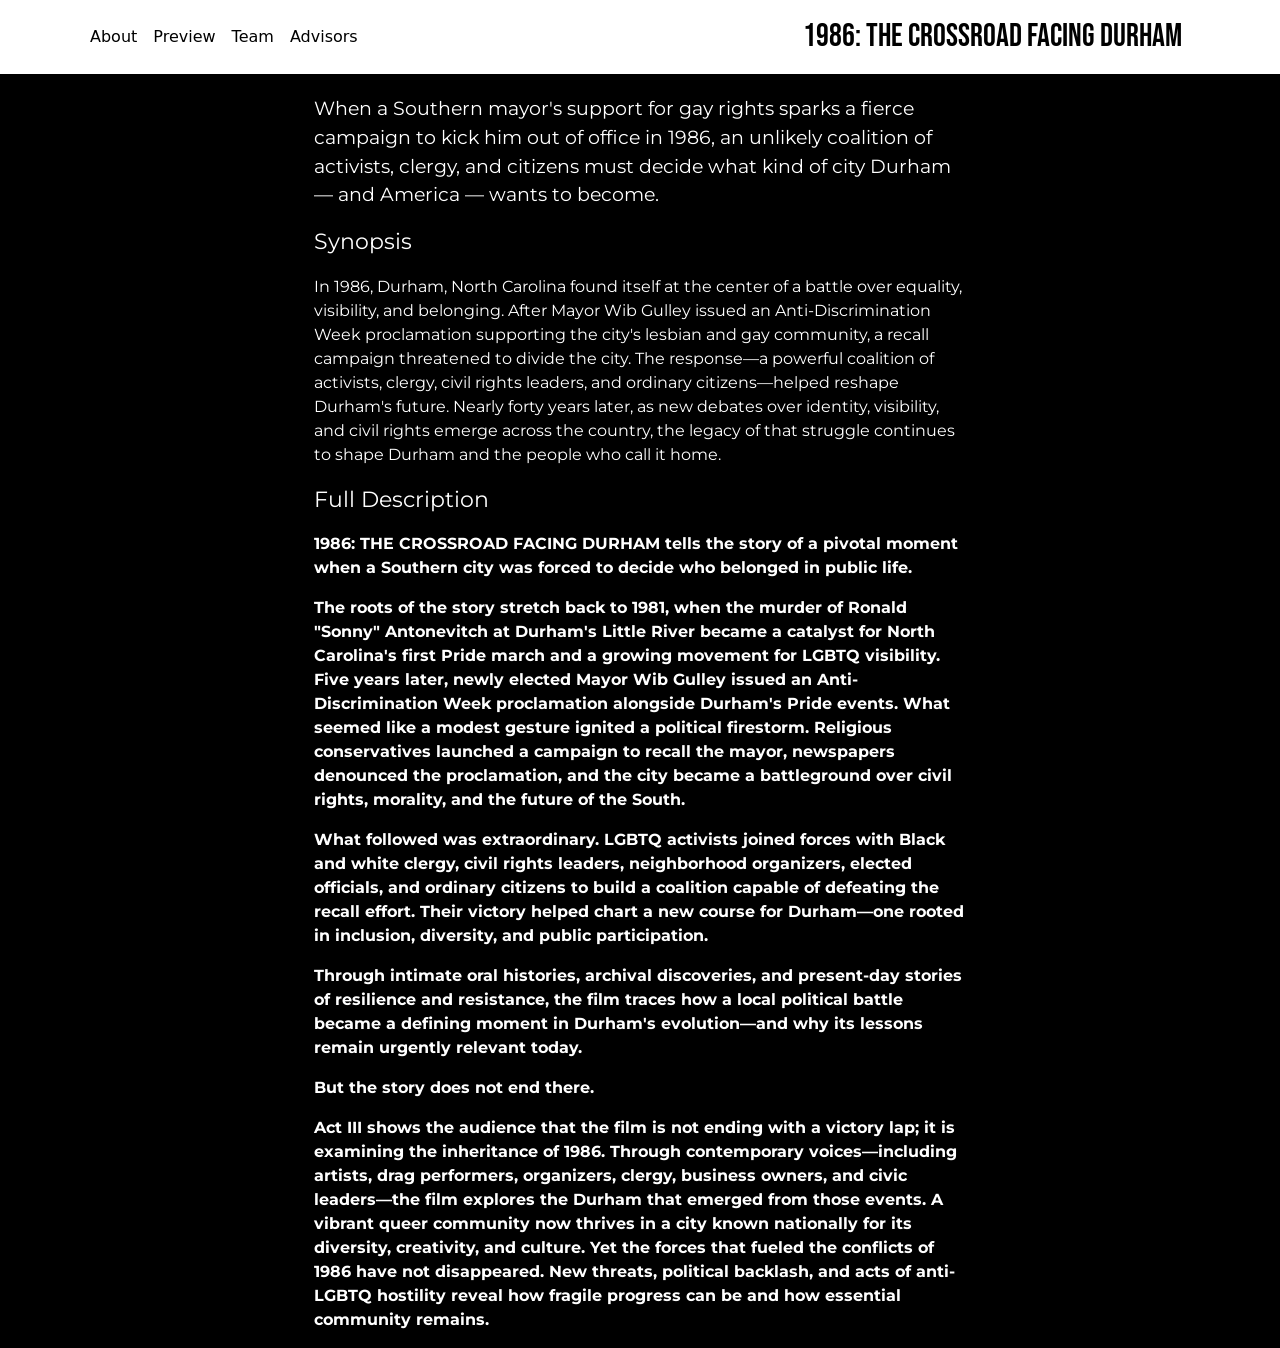
==== about.html @ 0c428d78 "initial commit site translated from deck + custom splash screen" ====
<!DOCTYPE html>
<html data-bs-theme="light" lang="en">

<head>
    <meta charset="utf-8">
    <meta name="viewport" content="width=device-width, initial-scale=1.0, shrink-to-fit=no">
    <title>Durham 1986</title>
    <meta name="description" content="In 1986, Durham, North Carolina found itself
divided by a simple but profound question: Who belongs in public life?">
    <link rel="stylesheet" href="assets/bootstrap/css/bootstrap.min.css">
    <link rel="stylesheet" href="https://fonts.googleapis.com/css?family=Bebas+Neue&amp;display=swap">
    <link rel="stylesheet" href="https://fonts.googleapis.com/css?family=Montserrat&amp;display=swap">
    <link rel="stylesheet" href="assets/css/bss-overrides.css">
    <link rel="stylesheet" href="assets/css/Navbar-Centered-Brand-icons.css">
    <link rel="stylesheet" href="assets/css/styles.css">
</head>

<body>
    <nav class="navbar navbar-expand-md">
        <div class="container"><a class="navbar-brand d-flex align-items-center" href="index.html">
                <p class="bebas" style="color: black;font-size: 2rem;margin: 0;">1986: THE CROSSROAD FACING DURHAM</p>
            </a><button class="navbar-toggler" data-bs-toggle="collapse" data-bs-target="#navcol-4"><span class="visually-hidden">Toggle navigation</span><span class="navbar-toggler-icon"></span></button>
            <div class="collapse navbar-collapse flex-grow-0 order-md-first" id="navcol-4">
                <ul class="navbar-nav me-auto">
                    <li class="nav-item"><a class="nav-link active" href="about.html">About</a></li>
                    <li class="nav-item"><a class="nav-link active" href="preview.html">Preview</a></li>
                    <li class="nav-item"><a class="nav-link active" href="team.html">Team</a></li>
                    <li class="nav-item"><a class="nav-link active" href="advisors.html">Advisors</a></li>
                </ul>
            </div>
        </div>
    </nav>
    <div class="fullscreen-div" style="justify-content: start;">
        <div style="max-width: 64ch;">
            <p class="montserrat" style="font-size: 1.2rem;">When a Southern mayor's support for gay rights sparks a fierce campaign to kick him out of office in 1986, an unlikely coalition of activists, clergy, and citizens must decide what kind of city Durham — and America — wants to become.</p>
            <p class="montserrat" style="font-size: 1.4rem;">Synopsis</p>
            <p class="montserrat">In 1986, Durham, North Carolina found itself at the center of a battle over equality, visibility, and belonging. After Mayor Wib Gulley issued an Anti-Discrimination Week proclamation supporting the city's lesbian and gay community, a recall campaign threatened to divide the city. The response—a powerful coalition of activists, clergy, civil rights leaders, and ordinary citizens—helped reshape Durham's future. Nearly forty years later, as new debates over identity, visibility, and civil rights emerge across the country, the legacy of that struggle continues to shape Durham and the people who call it home.</p>
            <p class="montserrat" style="font-size: 1.4rem;">Full Description</p>
            <p class="montserrat"><strong>1986: THE CROSSROAD FACING DURHAM tells the story of a pivotal moment when a Southern city was forced to decide who belonged in public life.</strong></p>
            <p class="montserrat"><strong>The roots of the story stretch back to 1981, when the murder of Ronald "Sonny" Antonevitch at Durham's Little River became a catalyst for North Carolina's first Pride march and a growing movement for LGBTQ visibility. Five years later, newly elected Mayor Wib Gulley issued an Anti-Discrimination Week proclamation alongside Durham's Pride events. What seemed like a modest gesture ignited a political firestorm. Religious conservatives launched a campaign to recall the mayor, newspapers denounced the proclamation, and the city became a battleground over civil rights, morality, and the future of the South.</strong></p>
            <p class="montserrat"><strong>What followed was extraordinary. LGBTQ activists joined forces with Black and white clergy, civil rights leaders, neighborhood organizers, elected officials, and ordinary citizens to build a coalition capable of defeating the recall effort. Their victory helped chart a new course for Durham—one rooted in inclusion, diversity, and public participation.</strong></p>
            <p class="montserrat"><strong>Through intimate oral histories, archival discoveries, and present-day stories of resilience and resistance, the film traces how a local political battle became a defining moment in Durham's evolution—and why its lessons remain urgently relevant today.</strong></p>
            <p class="montserrat"><strong>But the story does not end there.</strong></p>
            <p class="montserrat"><strong>Act III shows the audience that the film is not ending with a victory lap; it is examining the inheritance of 1986. Through contemporary voices—including artists, drag performers, organizers, clergy, business owners, and civic leaders—the film explores the Durham that emerged from those events. A vibrant queer community now thrives in a city known nationally for its diversity, creativity, and culture. Yet the forces that fueled the conflicts of 1986 have not disappeared. New threats, political backlash, and acts of anti-LGBTQ hostility reveal how fragile progress can be and how essential community remains.</strong></p>
        </div>
    </div>
    <script src="assets/bootstrap/js/bootstrap.min.js"></script>
</body>

</html>
---- assets/css/bss-overrides.css ----
.aspect-ratio-16x9 {
  aspect-ratio: 16/9;
}
---- assets/css/styles.css ----
html, body {
  background: var(--bs-black);
}

.fullscreen-div {
  width: 100vw;
  height: 100vh;
  padding-top: 20px;
  display: flex;
  align-items: center;
  justify-content: center;
  flex-direction: column;
}

.bebas {
  font-family: "Bebas Neue", sans-serif;
  color: white;
}

.montserrat {
  font-family: "Montserrat", sans-serif;
  font-style: normal;
  color: white;
}

#splash-title {
  font-size: 4rem;
}

.nav-link {
  color: #000000;
  transition: color .3s;
}

.splash-link {
  color: white;
}

.nav-link:hover {
  text-decoration: underline;
  color: var(--bs-pink);
}

.advisor-name, .team-name {
  margin-bottom: 0;
  text-decoration: underline;
  text-decoration-color: var(--bs-pink);
  font-size: 1.1rem;
}

.navbar {
  background: white;
}

.splash-bar {
  display: flex;
  justify-content: space-around;
}

@media (max-width: 576px) {
  .splash-bar {
    flex-direction: column;
    align-items: center;
  }
}

.splash-bg {
}

#background {
  position: fixed;
  inset: 0;
  overflow: hidden;
  z-index: -1;
}

.bg-layer {
  position: absolute;
  min-width: 150vw;
  translate: -12.5% -12.5%;
  object-fit: cover;
  opacity: 0;
  transition: opacity 3s linear;
  will-change: transform, opacity;
}

.bg-layer.current {
  opacity: 1;
}

.advisor-bio {
  margin-bottom: 2rem;
}
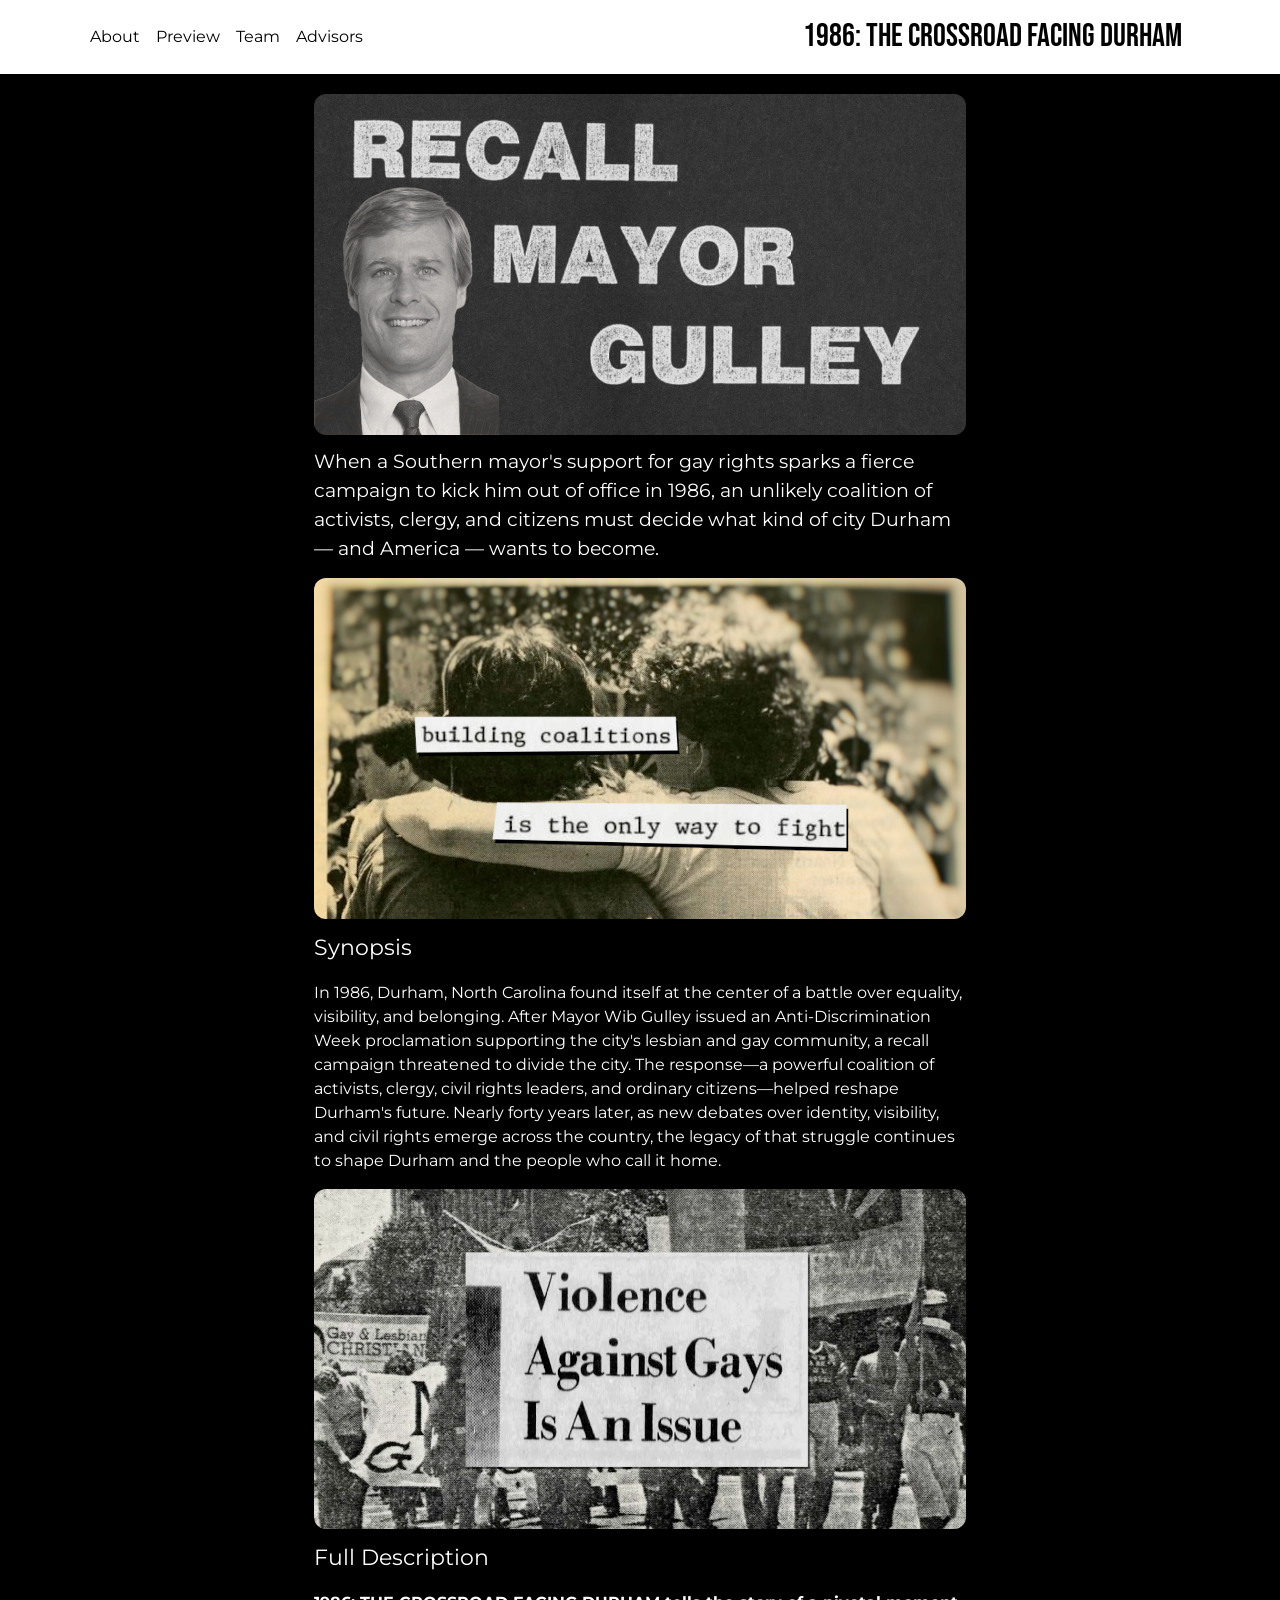
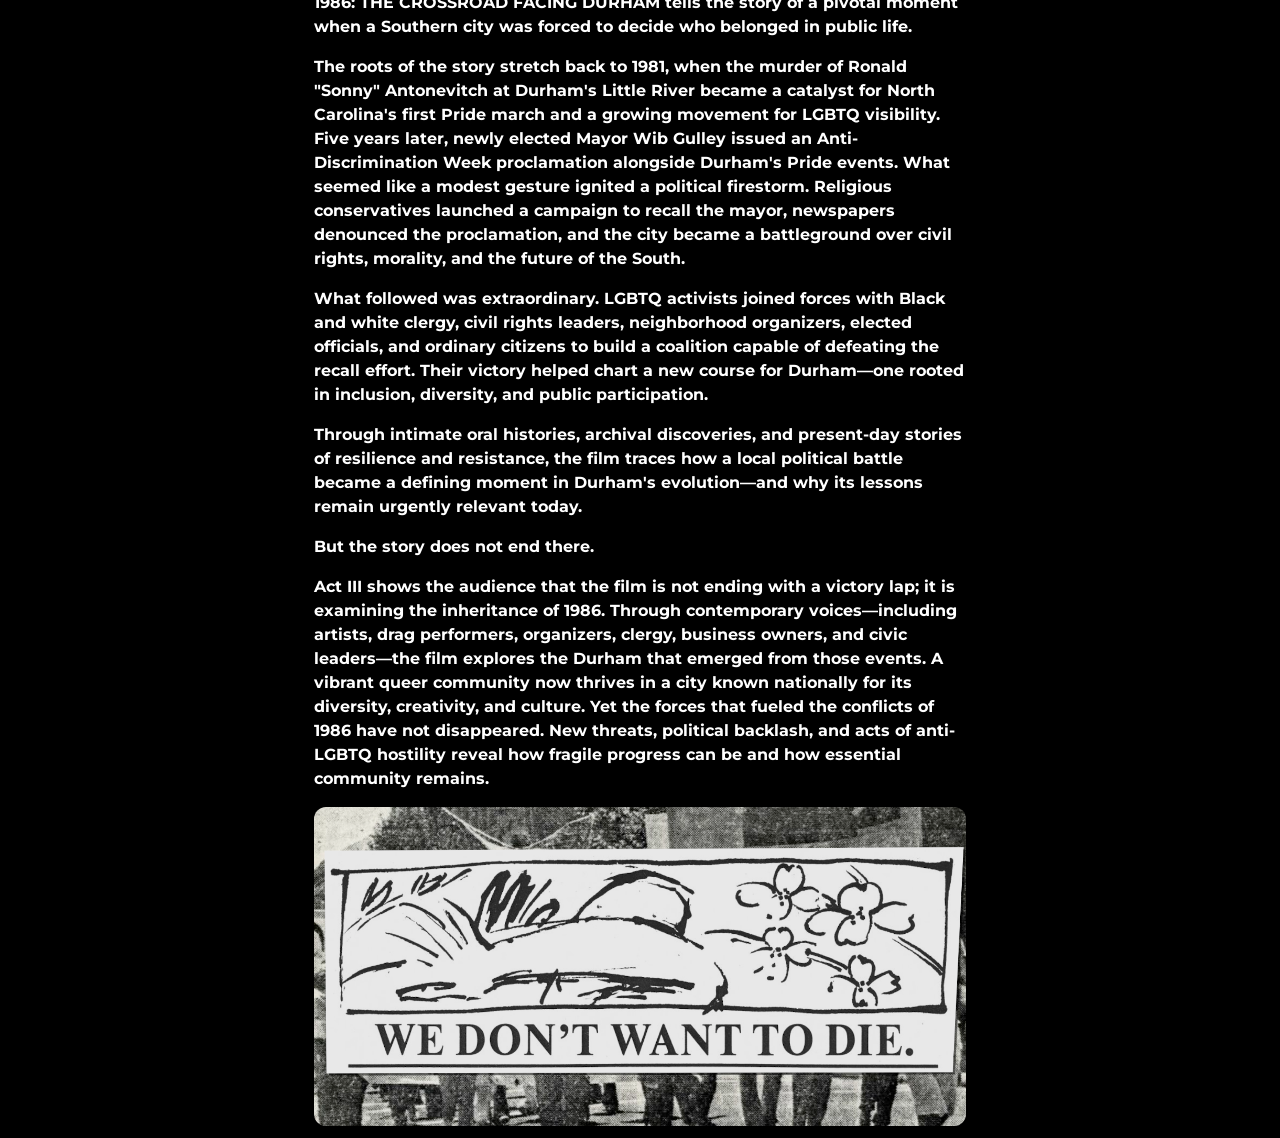
==== commit 543f861c: "added images for splash, inline images for about" ====
--- a/about.html
+++ b/about.html
@@ -11,7 +11,6 @@
     <link rel="stylesheet" href="https://fonts.googleapis.com/css?family=Bebas+Neue&amp;display=swap">
     <link rel="stylesheet" href="https://fonts.googleapis.com/css?family=Montserrat&amp;display=swap">
     <link rel="stylesheet" href="assets/css/bss-overrides.css">
-    <link rel="stylesheet" href="assets/css/Navbar-Centered-Brand-icons.css">
     <link rel="stylesheet" href="assets/css/styles.css">
 </head>
 
@@ -22,26 +21,26 @@
             </a><button class="navbar-toggler" data-bs-toggle="collapse" data-bs-target="#navcol-4"><span class="visually-hidden">Toggle navigation</span><span class="navbar-toggler-icon"></span></button>
             <div class="collapse navbar-collapse flex-grow-0 order-md-first" id="navcol-4">
                 <ul class="navbar-nav me-auto">
-                    <li class="nav-item"><a class="nav-link active" href="about.html">About</a></li>
-                    <li class="nav-item"><a class="nav-link active" href="preview.html">Preview</a></li>
-                    <li class="nav-item"><a class="nav-link active" href="team.html">Team</a></li>
-                    <li class="nav-item"><a class="nav-link active" href="advisors.html">Advisors</a></li>
+                    <li class="nav-item"><a class="nav-link active montserrat" href="about.html">About</a></li>
+                    <li class="nav-item"><a class="nav-link active montserrat" href="preview.html">Preview</a></li>
+                    <li class="nav-item"><a class="nav-link active montserrat" href="team.html">Team</a></li>
+                    <li class="nav-item"><a class="nav-link active montserrat" href="advisors.html">Advisors</a></li>
                 </ul>
             </div>
         </div>
     </nav>
     <div class="fullscreen-div" style="justify-content: start;">
-        <div style="max-width: 64ch;">
-            <p class="montserrat" style="font-size: 1.2rem;">When a Southern mayor's support for gay rights sparks a fierce campaign to kick him out of office in 1986, an unlikely coalition of activists, clergy, and citizens must decide what kind of city Durham — and America — wants to become.</p>
+        <div style="max-width: 64ch;"><img class="img-fluid" width="1239" height="649" src="assets/img/recall-comp.png" style="margin-bottom: 12px;">
+            <p class="montserrat" style="font-size: 1.2rem;">When a Southern mayor's support for gay rights sparks a fierce campaign to kick him out of office in 1986, an unlikely coalition of activists, clergy, and citizens must decide what kind of city Durham — and America — wants to become.</p><img class="img-fluid" width="1207" height="631" src="assets/img/building-coalitions.webp">
             <p class="montserrat" style="font-size: 1.4rem;">Synopsis</p>
-            <p class="montserrat">In 1986, Durham, North Carolina found itself at the center of a battle over equality, visibility, and belonging. After Mayor Wib Gulley issued an Anti-Discrimination Week proclamation supporting the city's lesbian and gay community, a recall campaign threatened to divide the city. The response—a powerful coalition of activists, clergy, civil rights leaders, and ordinary citizens—helped reshape Durham's future. Nearly forty years later, as new debates over identity, visibility, and civil rights emerge across the country, the legacy of that struggle continues to shape Durham and the people who call it home.</p>
+            <p class="montserrat">In 1986, Durham, North Carolina found itself at the center of a battle over equality, visibility, and belonging. After Mayor Wib Gulley issued an Anti-Discrimination Week proclamation supporting the city's lesbian and gay community, a recall campaign threatened to divide the city. The response—a powerful coalition of activists, clergy, civil rights leaders, and ordinary citizens—helped reshape Durham's future. Nearly forty years later, as new debates over identity, visibility, and civil rights emerge across the country, the legacy of that struggle continues to shape Durham and the people who call it home.</p><img class="img-fluid" width="1241" height="649" src="assets/img/violence-issue.webp">
             <p class="montserrat" style="font-size: 1.4rem;">Full Description</p>
             <p class="montserrat"><strong>1986: THE CROSSROAD FACING DURHAM tells the story of a pivotal moment when a Southern city was forced to decide who belonged in public life.</strong></p>
             <p class="montserrat"><strong>The roots of the story stretch back to 1981, when the murder of Ronald "Sonny" Antonevitch at Durham's Little River became a catalyst for North Carolina's first Pride march and a growing movement for LGBTQ visibility. Five years later, newly elected Mayor Wib Gulley issued an Anti-Discrimination Week proclamation alongside Durham's Pride events. What seemed like a modest gesture ignited a political firestorm. Religious conservatives launched a campaign to recall the mayor, newspapers denounced the proclamation, and the city became a battleground over civil rights, morality, and the future of the South.</strong></p>
             <p class="montserrat"><strong>What followed was extraordinary. LGBTQ activists joined forces with Black and white clergy, civil rights leaders, neighborhood organizers, elected officials, and ordinary citizens to build a coalition capable of defeating the recall effort. Their victory helped chart a new course for Durham—one rooted in inclusion, diversity, and public participation.</strong></p>
             <p class="montserrat"><strong>Through intimate oral histories, archival discoveries, and present-day stories of resilience and resistance, the film traces how a local political battle became a defining moment in Durham's evolution—and why its lessons remain urgently relevant today.</strong></p>
             <p class="montserrat"><strong>But the story does not end there.</strong></p>
-            <p class="montserrat"><strong>Act III shows the audience that the film is not ending with a victory lap; it is examining the inheritance of 1986. Through contemporary voices—including artists, drag performers, organizers, clergy, business owners, and civic leaders—the film explores the Durham that emerged from those events. A vibrant queer community now thrives in a city known nationally for its diversity, creativity, and culture. Yet the forces that fueled the conflicts of 1986 have not disappeared. New threats, political backlash, and acts of anti-LGBTQ hostility reveal how fragile progress can be and how essential community remains.</strong></p>
+            <p class="montserrat"><strong>Act III shows the audience that the film is not ending with a victory lap; it is examining the inheritance of 1986. Through contemporary voices—including artists, drag performers, organizers, clergy, business owners, and civic leaders—the film explores the Durham that emerged from those events. A vibrant queer community now thrives in a city known nationally for its diversity, creativity, and culture. Yet the forces that fueled the conflicts of 1986 have not disappeared. New threats, political backlash, and acts of anti-LGBTQ hostility reveal how fragile progress can be and how essential community remains.</strong></p><img class="img-fluid" width="1244" height="609" src="assets/img/we-dont-want-to-die.png">
         </div>
     </div>
     <script src="assets/bootstrap/js/bootstrap.min.js"></script>
--- a/assets/css/styles.css
+++ b/assets/css/styles.css
@@ -1,5 +1,10 @@
 html, body {
   background: var(--bs-black);
+}
+
+img {
+  margin-bottom: 12px;
+  border-radius: 12px;
 }
 
 .fullscreen-div {
@@ -24,7 +29,17 @@
 }
 
 #splash-title {
-  font-size: 4rem;
+  font-size: 2.5rem;
+  max-width: 15ch;
+  text-align: center;
+}
+
+@media (min-width: 768px) {
+  #splash-title {
+    font-size: 4rem;
+    max-width: none;
+    text-align: left;
+  }
 }
 
 .nav-link {
@@ -55,6 +70,7 @@
 .splash-bar {
   display: flex;
   justify-content: space-around;
+  gap: 4px;
 }
 
 @media (max-width: 576px) {
@@ -77,6 +93,7 @@
 .bg-layer {
   position: absolute;
   min-width: 150vw;
+  min-height: 150vh;
   translate: -12.5% -12.5%;
   object-fit: cover;
   opacity: 0;
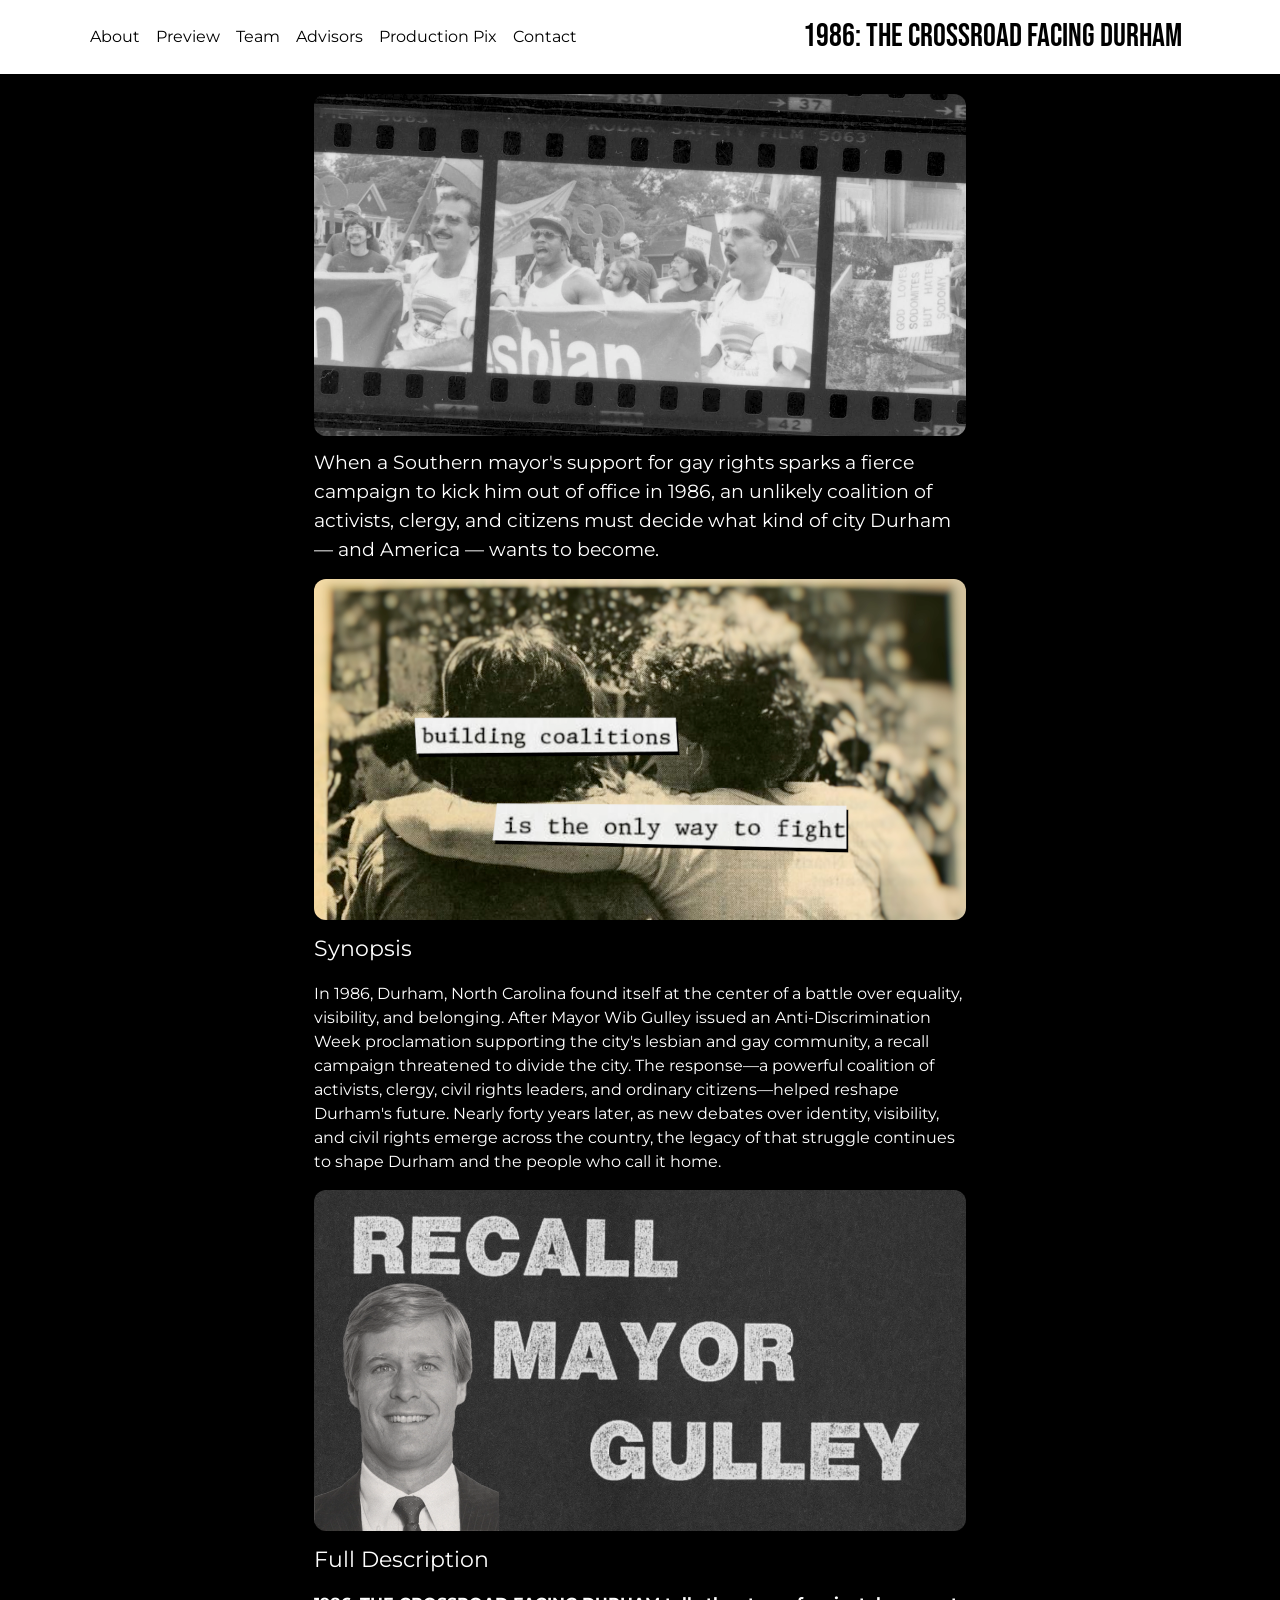
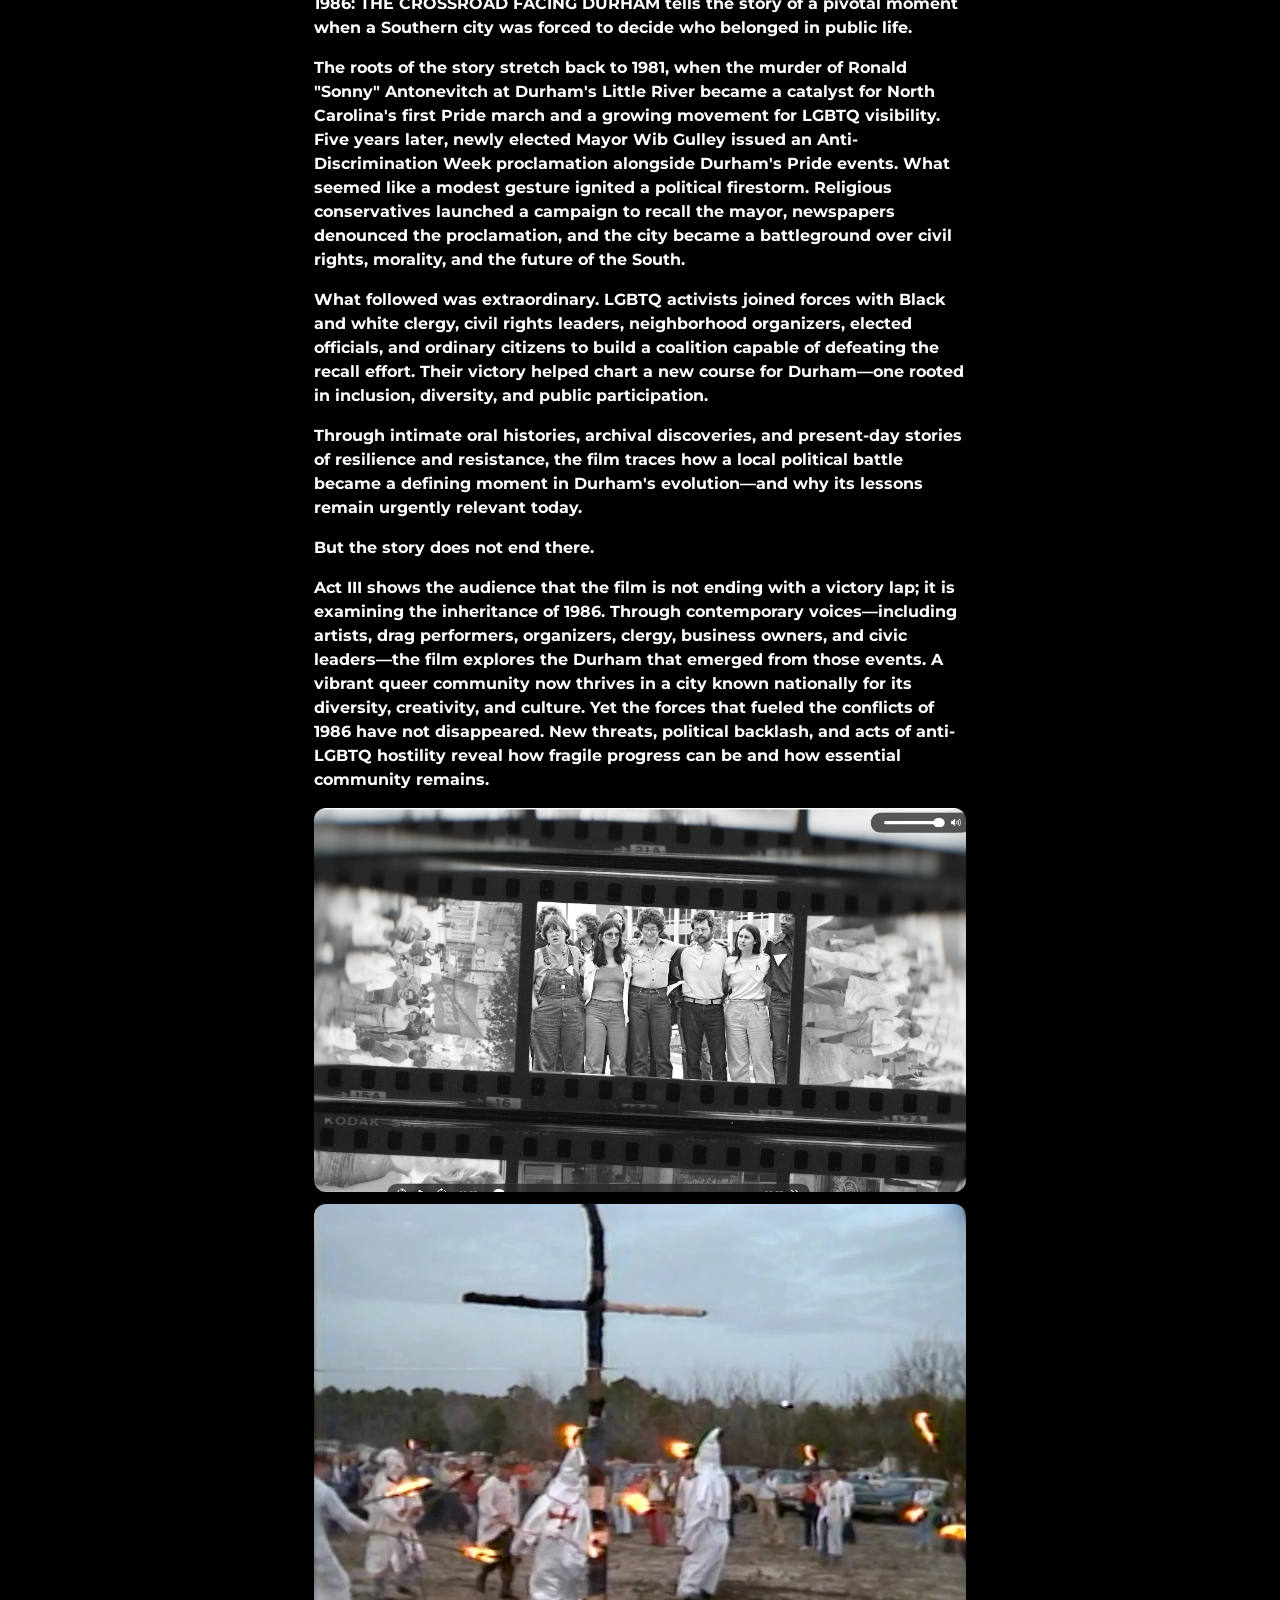
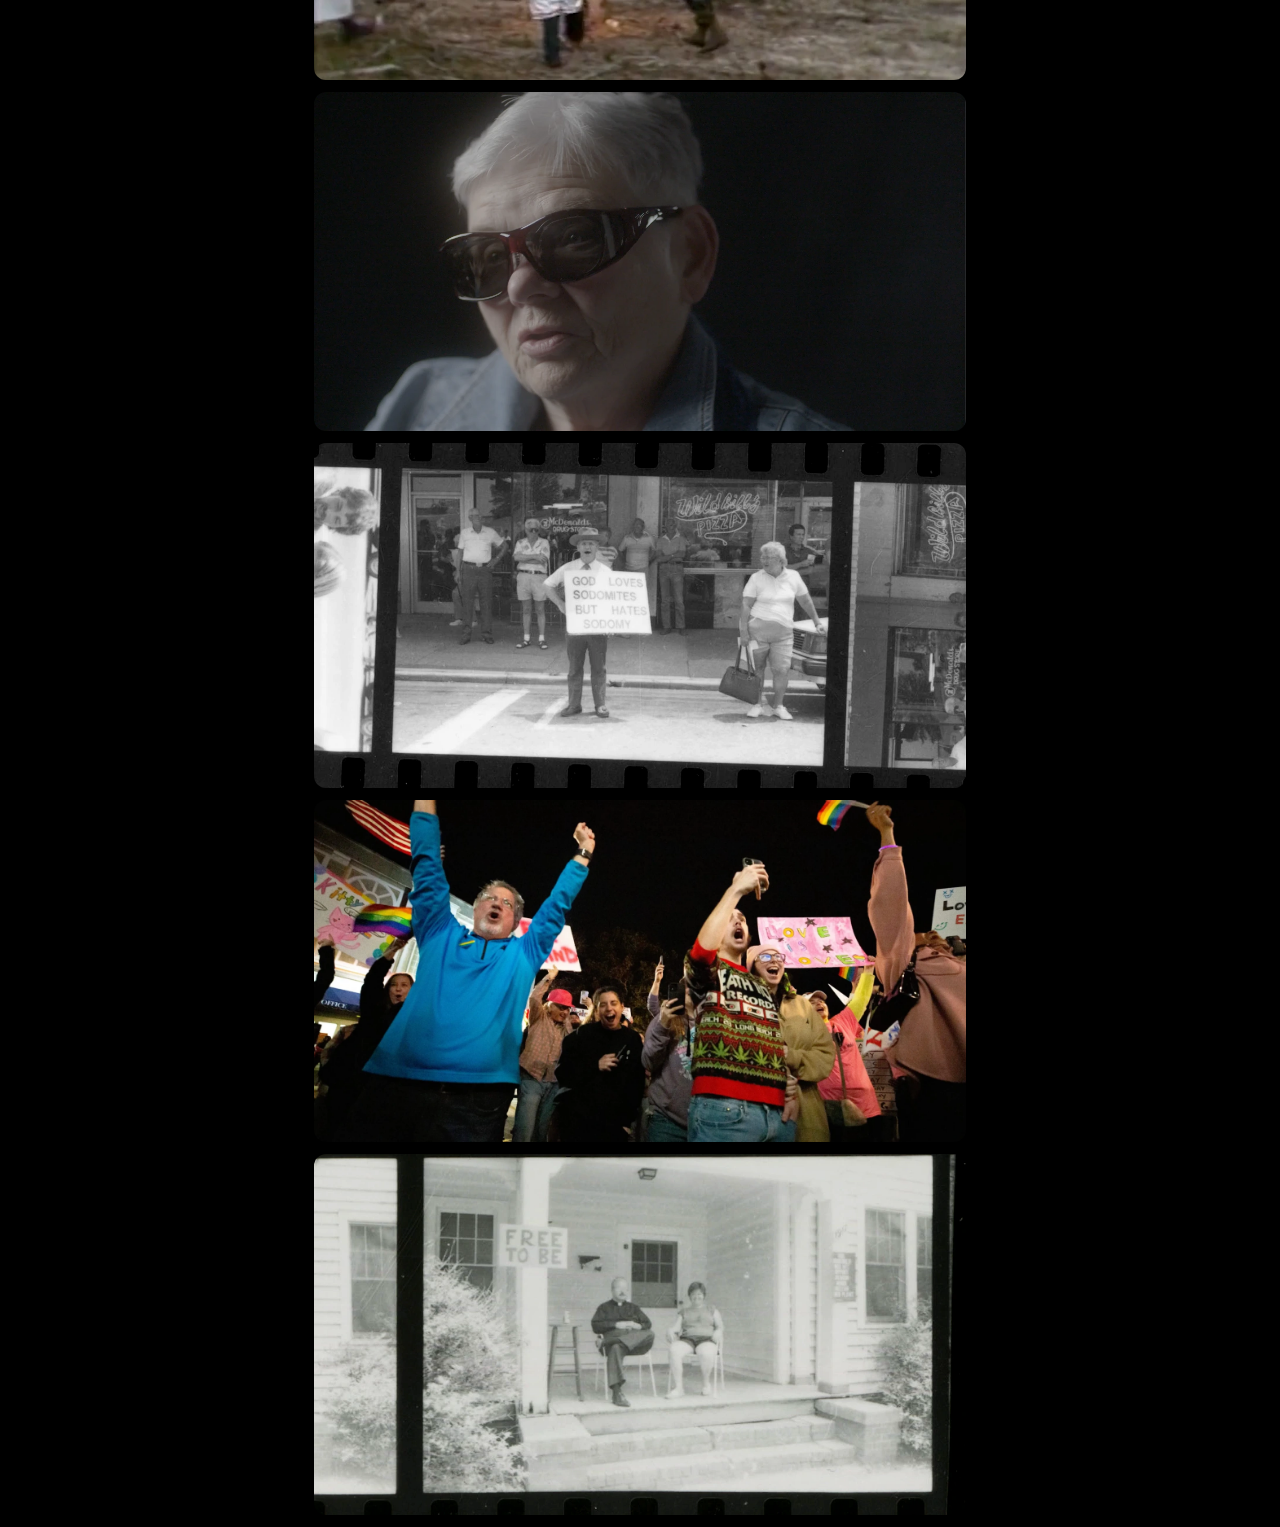
==== commit 8fa7fa2d: "resized + added images" ====
--- a/about.html
+++ b/about.html
@@ -15,32 +15,34 @@
 </head>
 
 <body>
-    <nav class="navbar navbar-expand-md">
-        <div class="container"><a class="navbar-brand d-flex align-items-center" href="index.html">
+    <nav class="navbar navbar-expand-lg">
+        <div class="container"><a class="navbar-brand" href="index.html">
                 <p class="bebas" style="color: black;font-size: 2rem;margin: 0;">1986: THE CROSSROAD FACING DURHAM</p>
             </a><button class="navbar-toggler" data-bs-toggle="collapse" data-bs-target="#navcol-4"><span class="visually-hidden">Toggle navigation</span><span class="navbar-toggler-icon"></span></button>
-            <div class="collapse navbar-collapse flex-grow-0 order-md-first" id="navcol-4">
+            <div class="collapse navbar-collapse flex-grow-0 order-lg-first" id="navcol-4">
                 <ul class="navbar-nav me-auto">
                     <li class="nav-item"><a class="nav-link active montserrat" href="about.html">About</a></li>
                     <li class="nav-item"><a class="nav-link active montserrat" href="preview.html">Preview</a></li>
                     <li class="nav-item"><a class="nav-link active montserrat" href="team.html">Team</a></li>
                     <li class="nav-item"><a class="nav-link active montserrat" href="advisors.html">Advisors</a></li>
+                    <li class="nav-item"><a class="nav-link active montserrat" href="advisors.html">Production Pix</a></li>
+                    <li class="nav-item"><a class="nav-link active montserrat" href="advisors.html">Contact</a></li>
                 </ul>
             </div>
         </div>
     </nav>
     <div class="fullscreen-div" style="justify-content: start;">
-        <div style="max-width: 64ch;"><img class="img-fluid" width="1239" height="649" src="assets/img/recall-comp.png" style="margin-bottom: 12px;">
+        <div style="max-width: 64ch;"><img class="img-fluid" width="1226" height="644" src="assets/img/splash-bgs/bg-pic-9.webp" style="margin-bottom: 12px;">
             <p class="montserrat" style="font-size: 1.2rem;">When a Southern mayor's support for gay rights sparks a fierce campaign to kick him out of office in 1986, an unlikely coalition of activists, clergy, and citizens must decide what kind of city Durham — and America — wants to become.</p><img class="img-fluid" width="1207" height="631" src="assets/img/building-coalitions.webp">
             <p class="montserrat" style="font-size: 1.4rem;">Synopsis</p>
-            <p class="montserrat">In 1986, Durham, North Carolina found itself at the center of a battle over equality, visibility, and belonging. After Mayor Wib Gulley issued an Anti-Discrimination Week proclamation supporting the city's lesbian and gay community, a recall campaign threatened to divide the city. The response—a powerful coalition of activists, clergy, civil rights leaders, and ordinary citizens—helped reshape Durham's future. Nearly forty years later, as new debates over identity, visibility, and civil rights emerge across the country, the legacy of that struggle continues to shape Durham and the people who call it home.</p><img class="img-fluid" width="1241" height="649" src="assets/img/violence-issue.webp">
+            <p class="montserrat">In 1986, Durham, North Carolina found itself at the center of a battle over equality, visibility, and belonging. After Mayor Wib Gulley issued an Anti-Discrimination Week proclamation supporting the city's lesbian and gay community, a recall campaign threatened to divide the city. The response—a powerful coalition of activists, clergy, civil rights leaders, and ordinary citizens—helped reshape Durham's future. Nearly forty years later, as new debates over identity, visibility, and civil rights emerge across the country, the legacy of that struggle continues to shape Durham and the people who call it home.</p><img class="img-fluid" width="1239" height="649" src="assets/img/recall-comp.png">
             <p class="montserrat" style="font-size: 1.4rem;">Full Description</p>
             <p class="montserrat"><strong>1986: THE CROSSROAD FACING DURHAM tells the story of a pivotal moment when a Southern city was forced to decide who belonged in public life.</strong></p>
             <p class="montserrat"><strong>The roots of the story stretch back to 1981, when the murder of Ronald "Sonny" Antonevitch at Durham's Little River became a catalyst for North Carolina's first Pride march and a growing movement for LGBTQ visibility. Five years later, newly elected Mayor Wib Gulley issued an Anti-Discrimination Week proclamation alongside Durham's Pride events. What seemed like a modest gesture ignited a political firestorm. Religious conservatives launched a campaign to recall the mayor, newspapers denounced the proclamation, and the city became a battleground over civil rights, morality, and the future of the South.</strong></p>
             <p class="montserrat"><strong>What followed was extraordinary. LGBTQ activists joined forces with Black and white clergy, civil rights leaders, neighborhood organizers, elected officials, and ordinary citizens to build a coalition capable of defeating the recall effort. Their victory helped chart a new course for Durham—one rooted in inclusion, diversity, and public participation.</strong></p>
             <p class="montserrat"><strong>Through intimate oral histories, archival discoveries, and present-day stories of resilience and resistance, the film traces how a local political battle became a defining moment in Durham's evolution—and why its lessons remain urgently relevant today.</strong></p>
             <p class="montserrat"><strong>But the story does not end there.</strong></p>
-            <p class="montserrat"><strong>Act III shows the audience that the film is not ending with a victory lap; it is examining the inheritance of 1986. Through contemporary voices—including artists, drag performers, organizers, clergy, business owners, and civic leaders—the film explores the Durham that emerged from those events. A vibrant queer community now thrives in a city known nationally for its diversity, creativity, and culture. Yet the forces that fueled the conflicts of 1986 have not disappeared. New threats, political backlash, and acts of anti-LGBTQ hostility reveal how fragile progress can be and how essential community remains.</strong></p><img class="img-fluid" width="1244" height="609" src="assets/img/we-dont-want-to-die.png">
+            <p class="montserrat"><strong>Act III shows the audience that the film is not ending with a victory lap; it is examining the inheritance of 1986. Through contemporary voices—including artists, drag performers, organizers, clergy, business owners, and civic leaders—the film explores the Durham that emerged from those events. A vibrant queer community now thrives in a city known nationally for its diversity, creativity, and culture. Yet the forces that fueled the conflicts of 1986 have not disappeared. New threats, political backlash, and acts of anti-LGBTQ hostility reveal how fragile progress can be and how essential community remains.</strong></p><img class="img-fluid" width="2312" height="1362" src="assets/img/splash-bgs/bg-pic-1.webp"><img class="img-fluid" width="895" height="654" src="assets/img/klan.webp"><img class="img-fluid" width="1248" height="649" src="assets/img/mab2.webp"><img class="img-fluid" width="1216" height="643" src="assets/img/sodomy.webp"><img class="img-fluid" width="1600" height="840" src="assets/img/modern-pride.webp"><img class="img-fluid" width="1112" height="617" src="assets/img/porch-pride.webp">
         </div>
     </div>
     <script src="assets/bootstrap/js/bootstrap.min.js"></script>
--- a/assets/css/styles.css
+++ b/assets/css/styles.css
@@ -7,9 +7,20 @@
   border-radius: 12px;
 }
 
+#rex-image {
+  width: 100%;
+}
+
+@media (min-width: 768px) {
+  #rex-image {
+    width: 50%;
+  }
+}
+
 .fullscreen-div {
   width: 100vw;
   height: 100vh;
+  padding: 0 10%;
   padding-top: 20px;
   display: flex;
   align-items: center;
@@ -80,9 +91,6 @@
   }
 }
 
-.splash-bg {
-}
-
 #background {
   position: fixed;
   inset: 0;
@@ -94,7 +102,7 @@
   position: absolute;
   min-width: 150vw;
   min-height: 150vh;
-  translate: -12.5% -12.5%;
+  translate: -25% -25%;
   object-fit: cover;
   opacity: 0;
   transition: opacity 3s linear;
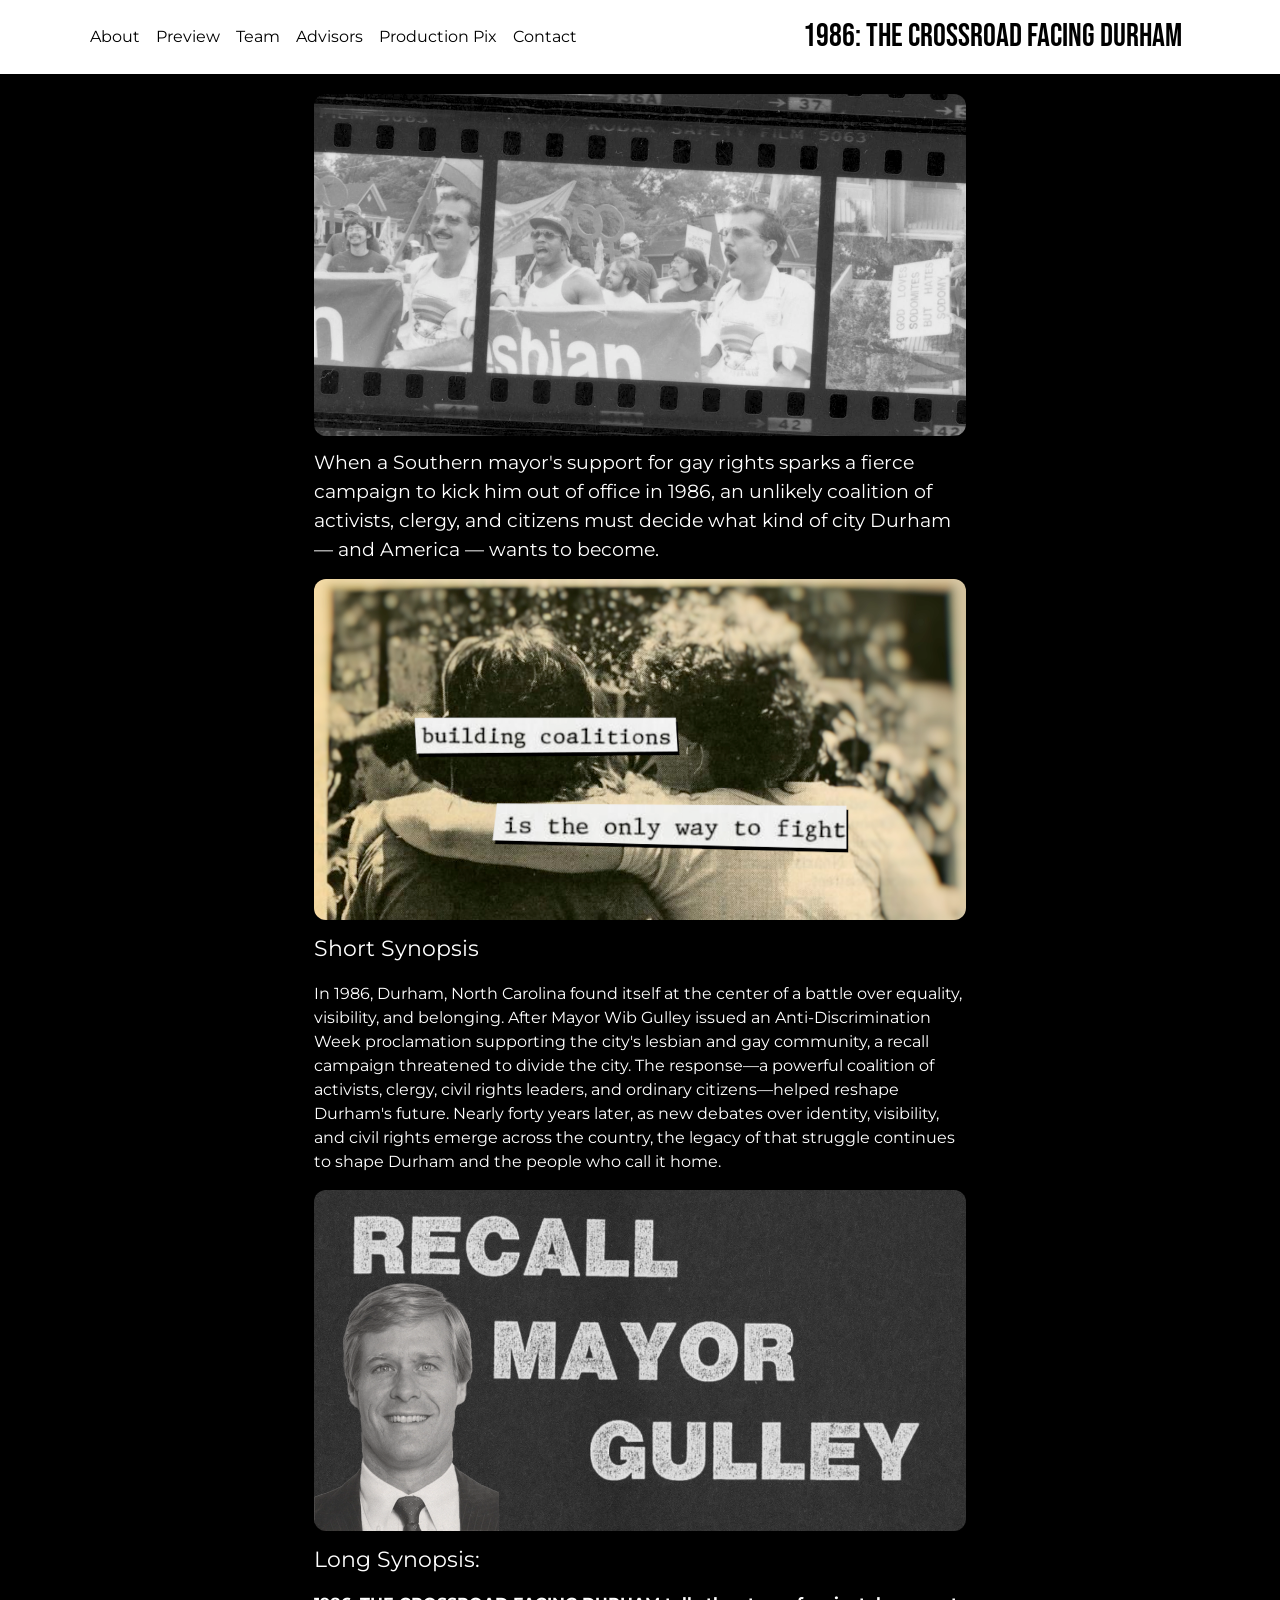
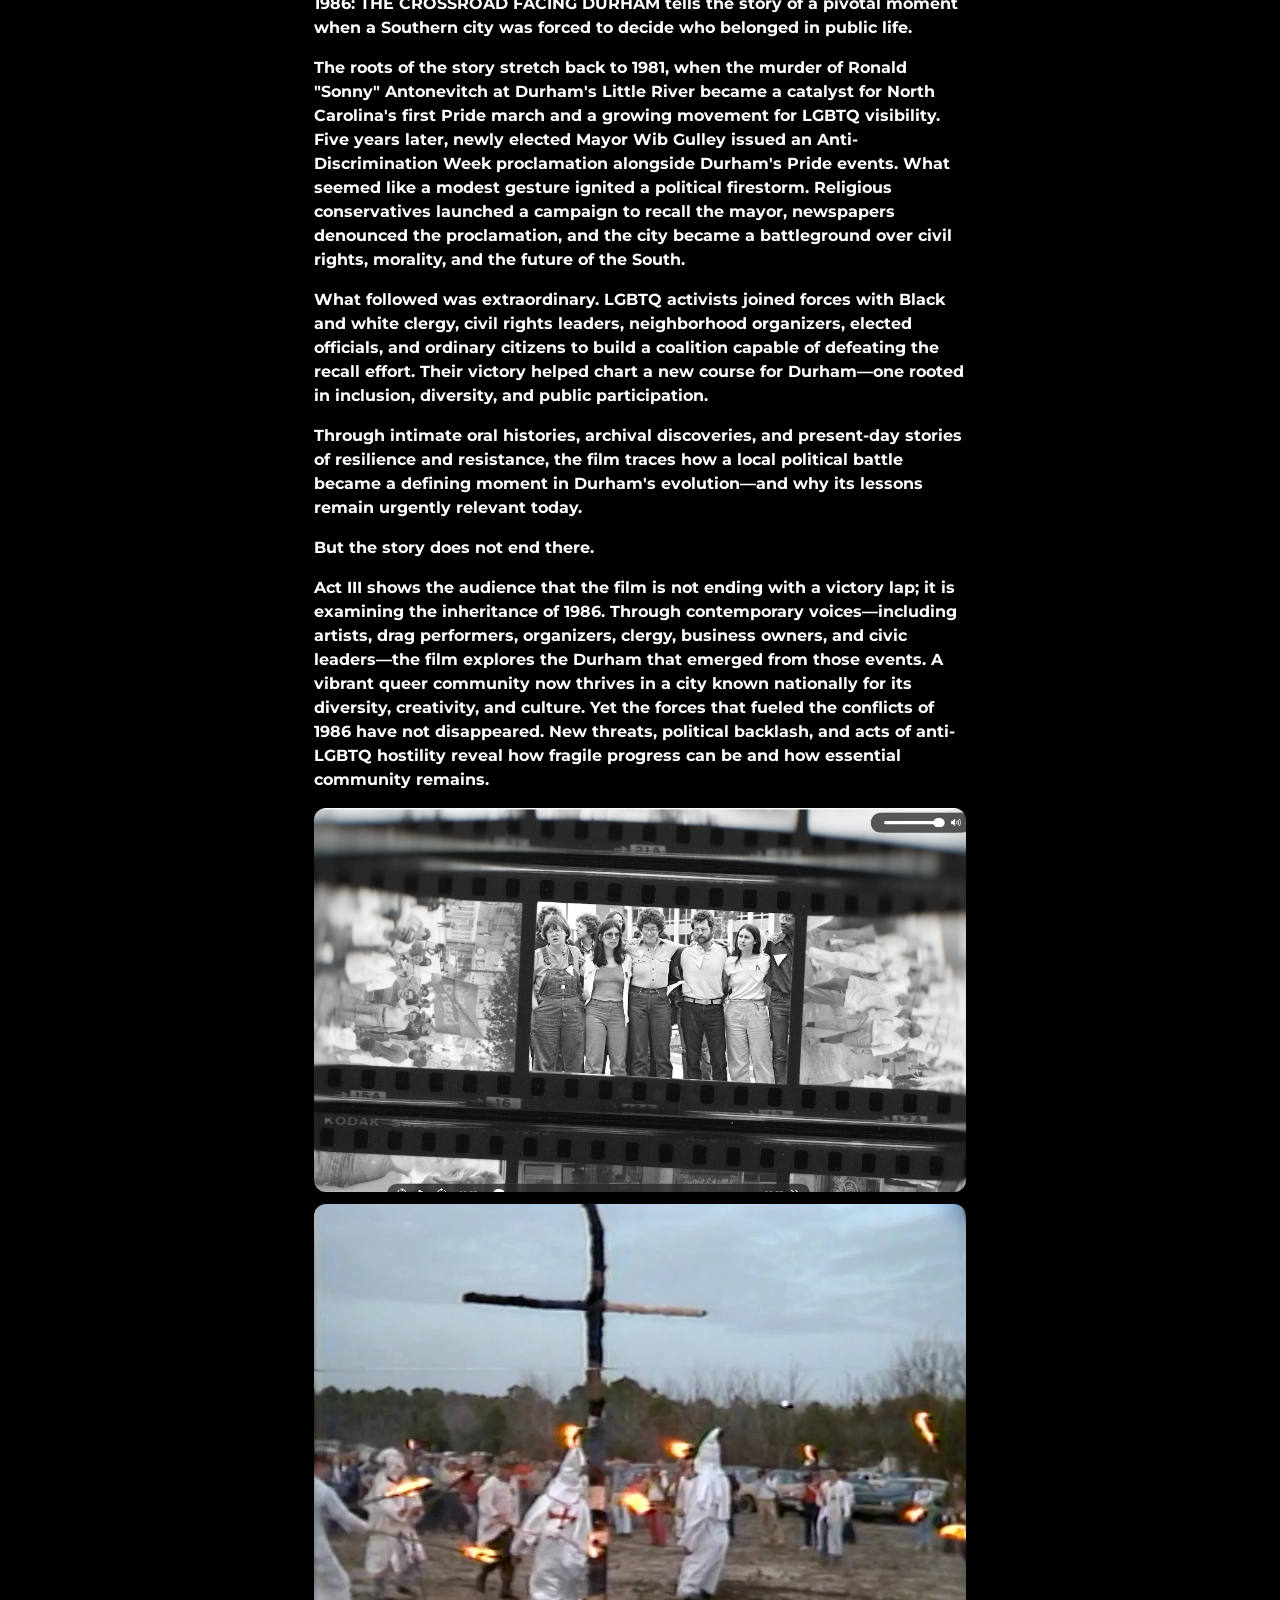
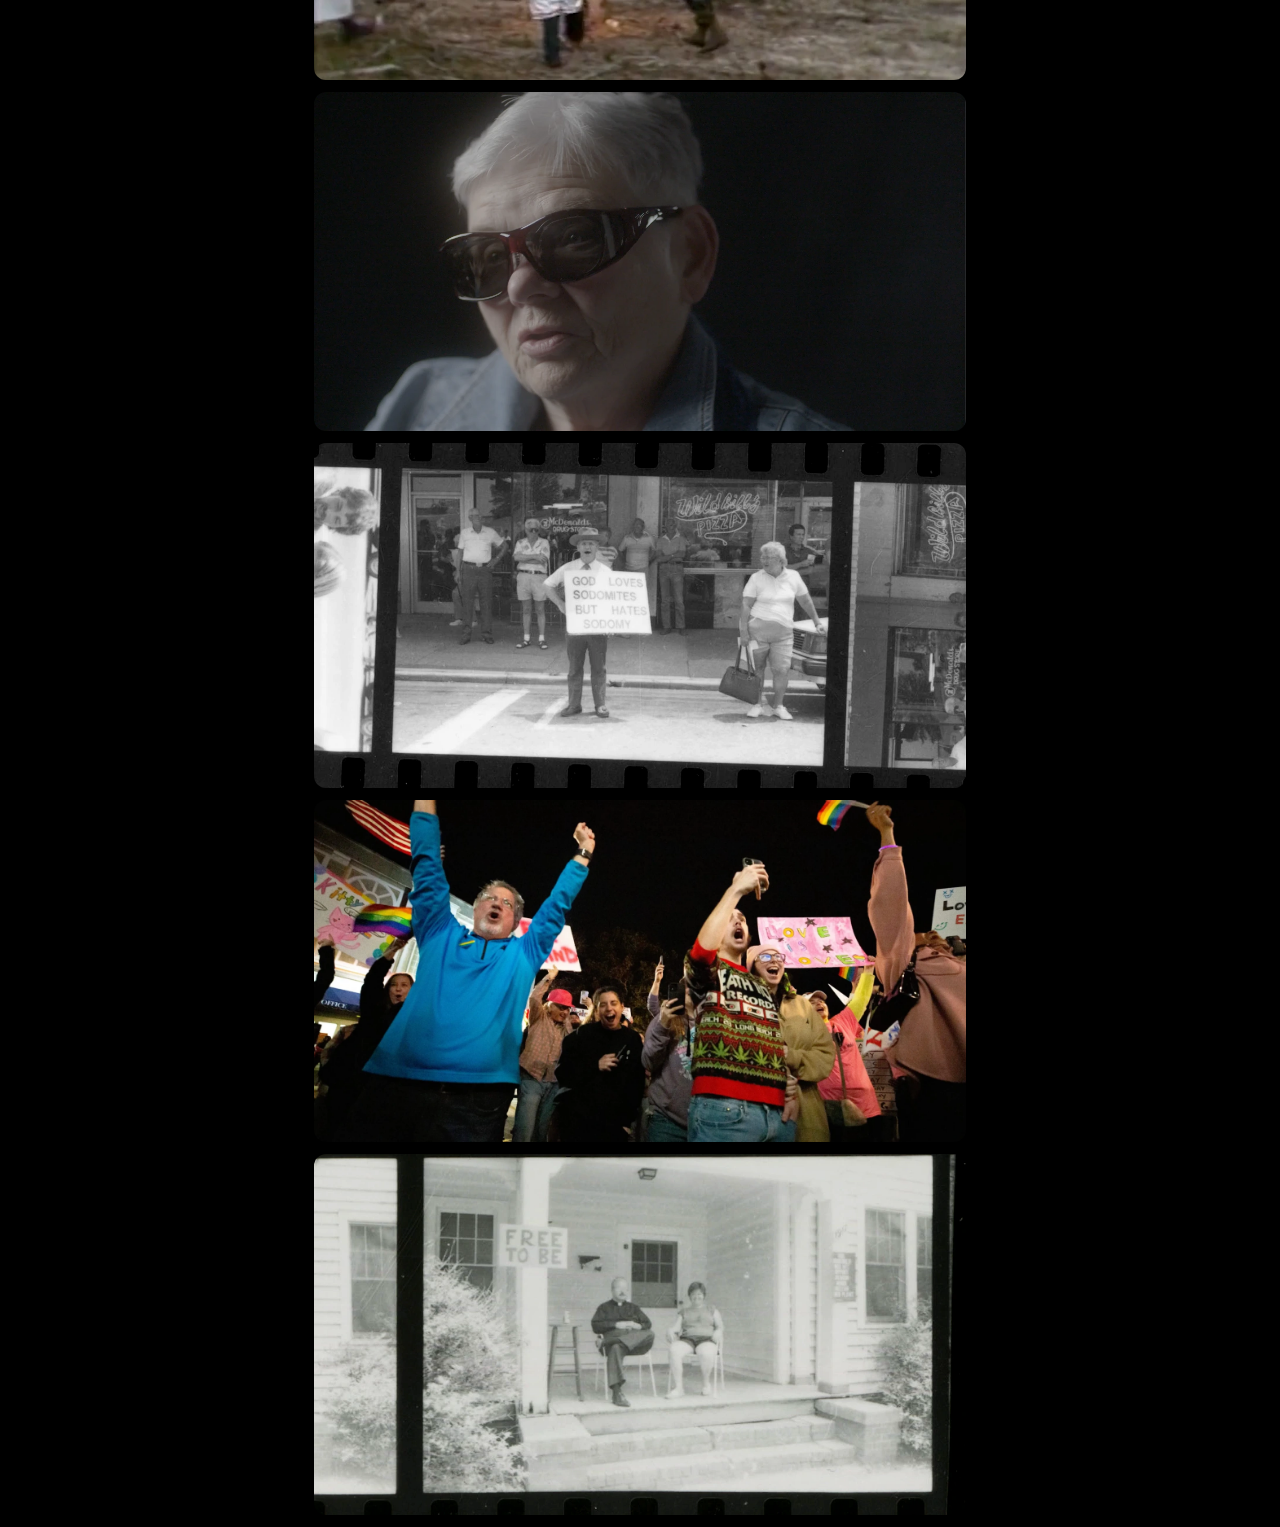
==== commit 908785fc: "about page text updates" ====
--- a/about.html
+++ b/about.html
@@ -25,8 +25,8 @@
                     <li class="nav-item"><a class="nav-link active montserrat" href="preview.html">Preview</a></li>
                     <li class="nav-item"><a class="nav-link active montserrat" href="team.html">Team</a></li>
                     <li class="nav-item"><a class="nav-link active montserrat" href="advisors.html">Advisors</a></li>
-                    <li class="nav-item"><a class="nav-link active montserrat" href="advisors.html">Production Pix</a></li>
-                    <li class="nav-item"><a class="nav-link active montserrat" href="advisors.html">Contact</a></li>
+                    <li class="nav-item"><a class="nav-link active montserrat" href="production-pix.html">Production Pix</a></li>
+                    <li class="nav-item"><a class="nav-link active montserrat" href="contact.html">Contact</a></li>
                 </ul>
             </div>
         </div>
@@ -34,9 +34,9 @@
     <div class="fullscreen-div" style="justify-content: start;">
         <div style="max-width: 64ch;"><img class="img-fluid" width="1226" height="644" src="assets/img/splash-bgs/bg-pic-9.webp" style="margin-bottom: 12px;">
             <p class="montserrat" style="font-size: 1.2rem;">When a Southern mayor's support for gay rights sparks a fierce campaign to kick him out of office in 1986, an unlikely coalition of activists, clergy, and citizens must decide what kind of city Durham — and America — wants to become.</p><img class="img-fluid" width="1207" height="631" src="assets/img/building-coalitions.webp">
-            <p class="montserrat" style="font-size: 1.4rem;">Synopsis</p>
+            <p class="montserrat" style="font-size: 1.4rem;">Short Synopsis</p>
             <p class="montserrat">In 1986, Durham, North Carolina found itself at the center of a battle over equality, visibility, and belonging. After Mayor Wib Gulley issued an Anti-Discrimination Week proclamation supporting the city's lesbian and gay community, a recall campaign threatened to divide the city. The response—a powerful coalition of activists, clergy, civil rights leaders, and ordinary citizens—helped reshape Durham's future. Nearly forty years later, as new debates over identity, visibility, and civil rights emerge across the country, the legacy of that struggle continues to shape Durham and the people who call it home.</p><img class="img-fluid" width="1239" height="649" src="assets/img/recall-comp.png">
-            <p class="montserrat" style="font-size: 1.4rem;">Full Description</p>
+            <p class="montserrat" style="font-size: 1.4rem;">Long Synopsis:</p>
             <p class="montserrat"><strong>1986: THE CROSSROAD FACING DURHAM tells the story of a pivotal moment when a Southern city was forced to decide who belonged in public life.</strong></p>
             <p class="montserrat"><strong>The roots of the story stretch back to 1981, when the murder of Ronald "Sonny" Antonevitch at Durham's Little River became a catalyst for North Carolina's first Pride march and a growing movement for LGBTQ visibility. Five years later, newly elected Mayor Wib Gulley issued an Anti-Discrimination Week proclamation alongside Durham's Pride events. What seemed like a modest gesture ignited a political firestorm. Religious conservatives launched a campaign to recall the mayor, newspapers denounced the proclamation, and the city became a battleground over civil rights, morality, and the future of the South.</strong></p>
             <p class="montserrat"><strong>What followed was extraordinary. LGBTQ activists joined forces with Black and white clergy, civil rights leaders, neighborhood organizers, elected officials, and ordinary citizens to build a coalition capable of defeating the recall effort. Their victory helped chart a new course for Durham—one rooted in inclusion, diversity, and public participation.</strong></p>
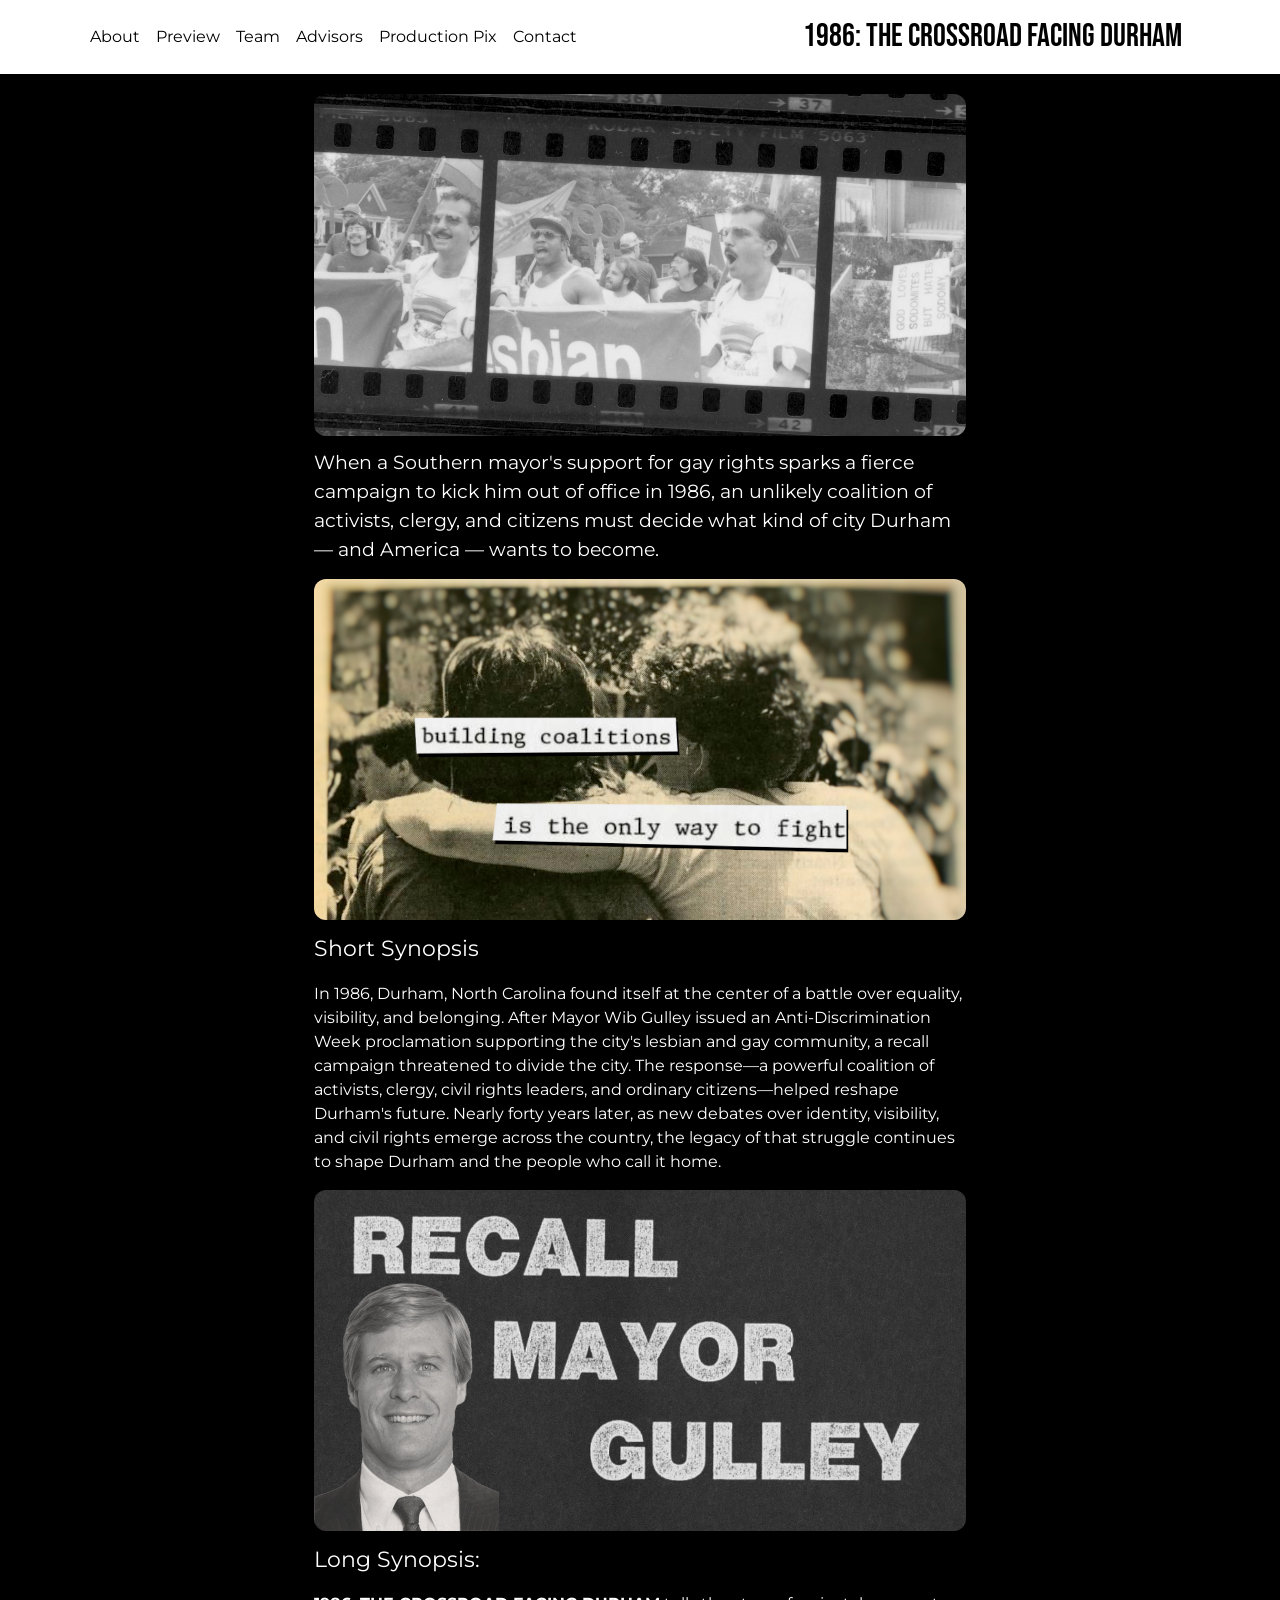
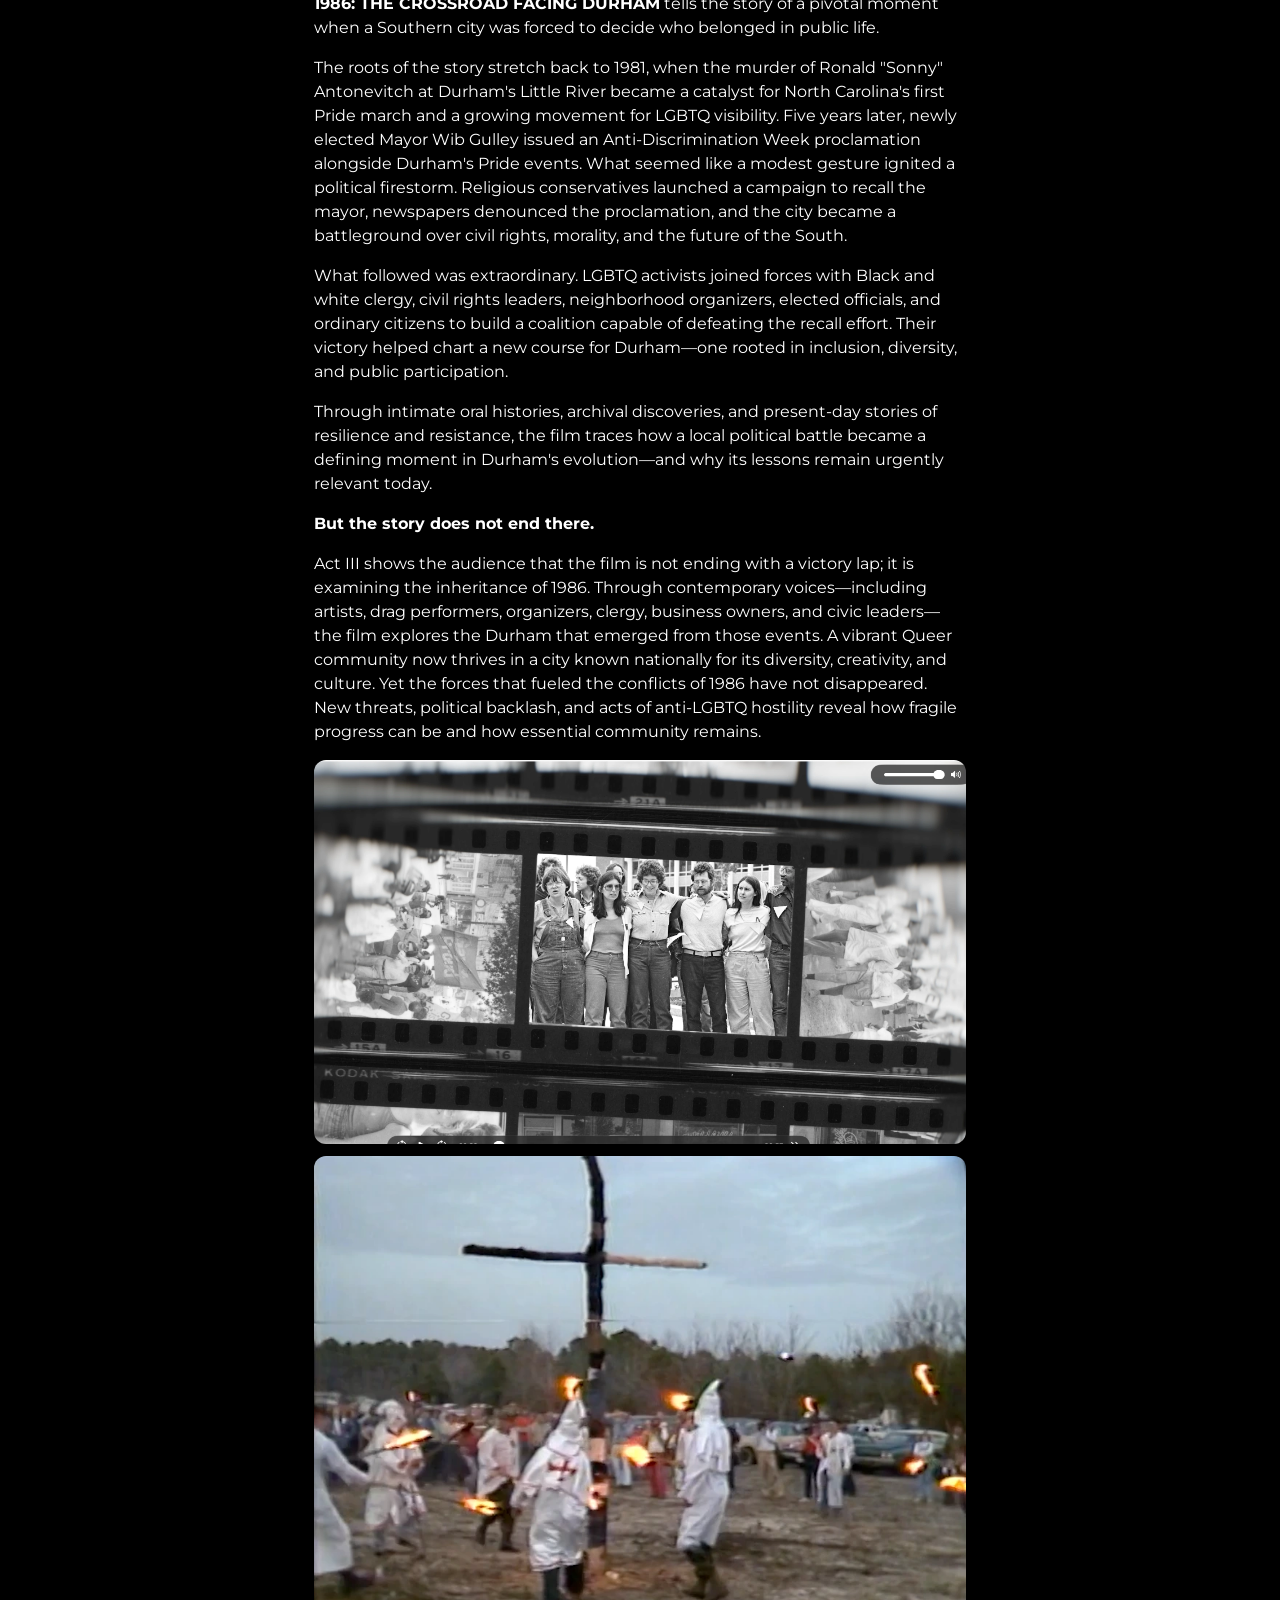
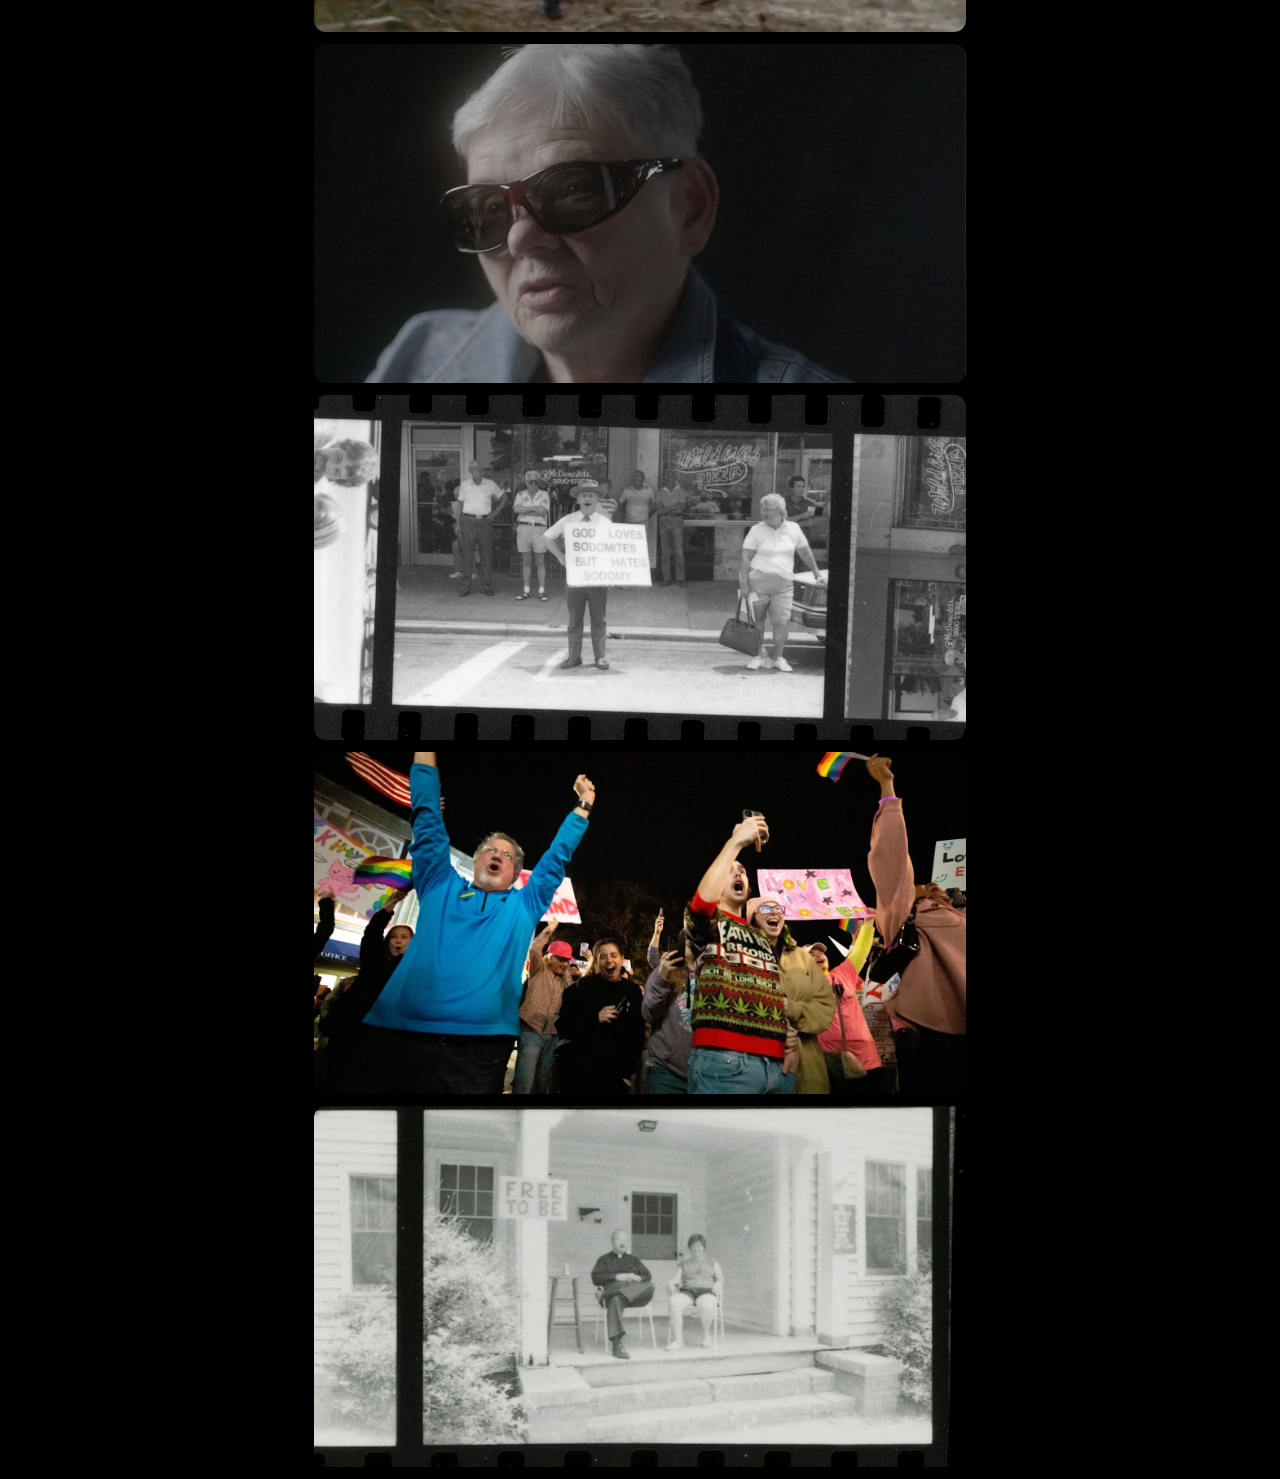
==== commit 081701d0: "created and populated production pix page" ====
--- a/about.html
+++ b/about.html
@@ -37,12 +37,12 @@
             <p class="montserrat" style="font-size: 1.4rem;">Short Synopsis</p>
             <p class="montserrat">In 1986, Durham, North Carolina found itself at the center of a battle over equality, visibility, and belonging. After Mayor Wib Gulley issued an Anti-Discrimination Week proclamation supporting the city's lesbian and gay community, a recall campaign threatened to divide the city. The response—a powerful coalition of activists, clergy, civil rights leaders, and ordinary citizens—helped reshape Durham's future. Nearly forty years later, as new debates over identity, visibility, and civil rights emerge across the country, the legacy of that struggle continues to shape Durham and the people who call it home.</p><img class="img-fluid" width="1239" height="649" src="assets/img/recall-comp.png">
             <p class="montserrat" style="font-size: 1.4rem;">Long Synopsis:</p>
-            <p class="montserrat"><strong>1986: THE CROSSROAD FACING DURHAM tells the story of a pivotal moment when a Southern city was forced to decide who belonged in public life.</strong></p>
-            <p class="montserrat"><strong>The roots of the story stretch back to 1981, when the murder of Ronald "Sonny" Antonevitch at Durham's Little River became a catalyst for North Carolina's first Pride march and a growing movement for LGBTQ visibility. Five years later, newly elected Mayor Wib Gulley issued an Anti-Discrimination Week proclamation alongside Durham's Pride events. What seemed like a modest gesture ignited a political firestorm. Religious conservatives launched a campaign to recall the mayor, newspapers denounced the proclamation, and the city became a battleground over civil rights, morality, and the future of the South.</strong></p>
-            <p class="montserrat"><strong>What followed was extraordinary. LGBTQ activists joined forces with Black and white clergy, civil rights leaders, neighborhood organizers, elected officials, and ordinary citizens to build a coalition capable of defeating the recall effort. Their victory helped chart a new course for Durham—one rooted in inclusion, diversity, and public participation.</strong></p>
-            <p class="montserrat"><strong>Through intimate oral histories, archival discoveries, and present-day stories of resilience and resistance, the film traces how a local political battle became a defining moment in Durham's evolution—and why its lessons remain urgently relevant today.</strong></p>
+            <p class="montserrat"><strong>1986: THE CROSSROAD FACING DURHAM</strong> tells the story of a pivotal moment when a Southern city was forced to decide who belonged in public life.</p>
+            <p class="montserrat">The roots of the story stretch back to 1981, when the murder of Ronald "Sonny" Antonevitch at Durham's Little River became a catalyst for North Carolina's first Pride march and a growing movement for LGBTQ visibility. Five years later, newly elected Mayor Wib Gulley issued an Anti-Discrimination Week proclamation alongside Durham's Pride events. What seemed like a modest gesture ignited a political firestorm. Religious conservatives launched a campaign to recall the mayor, newspapers denounced the proclamation, and the city became a battleground over civil rights, morality, and the future of the South.</p>
+            <p class="montserrat">What followed was extraordinary. LGBTQ activists joined forces with Black and white clergy, civil rights leaders, neighborhood organizers, elected officials, and ordinary citizens to build a coalition capable of defeating the recall effort. Their victory helped chart a new course for Durham—one rooted in inclusion, diversity, and public participation.</p>
+            <p class="montserrat">Through intimate oral histories, archival discoveries, and present-day stories of resilience and resistance, the film traces how a local political battle became a defining moment in Durham's evolution—and why its lessons remain urgently relevant today.</p>
             <p class="montserrat"><strong>But the story does not end there.</strong></p>
-            <p class="montserrat"><strong>Act III shows the audience that the film is not ending with a victory lap; it is examining the inheritance of 1986. Through contemporary voices—including artists, drag performers, organizers, clergy, business owners, and civic leaders—the film explores the Durham that emerged from those events. A vibrant queer community now thrives in a city known nationally for its diversity, creativity, and culture. Yet the forces that fueled the conflicts of 1986 have not disappeared. New threats, political backlash, and acts of anti-LGBTQ hostility reveal how fragile progress can be and how essential community remains.</strong></p><img class="img-fluid" width="2312" height="1362" src="assets/img/splash-bgs/bg-pic-1.webp"><img class="img-fluid" width="895" height="654" src="assets/img/klan.webp"><img class="img-fluid" width="1248" height="649" src="assets/img/mab2.webp"><img class="img-fluid" width="1216" height="643" src="assets/img/sodomy.webp"><img class="img-fluid" width="1600" height="840" src="assets/img/modern-pride.webp"><img class="img-fluid" width="1112" height="617" src="assets/img/porch-pride.webp">
+            <p class="montserrat">Act III shows the audience that the film is not ending with a victory lap; it is examining the inheritance of 1986. Through contemporary voices—including artists, drag performers, organizers, clergy, business owners, and civic leaders—the film explores the Durham that emerged from those events. A vibrant Queer community now thrives in a city known nationally for its diversity, creativity, and culture. Yet the forces that fueled the conflicts of 1986 have not disappeared. New threats, political backlash, and acts of anti-LGBTQ hostility reveal how fragile progress can be and how essential community remains.</p><img class="img-fluid" width="2312" height="1362" src="assets/img/splash-bgs/bg-pic-1.webp"><img class="img-fluid" width="895" height="654" src="assets/img/klan.webp"><img class="img-fluid" width="1248" height="649" src="assets/img/mab2.webp"><img class="img-fluid" width="1216" height="643" src="assets/img/sodomy.webp"><img class="img-fluid" width="1600" height="840" src="assets/img/modern-pride.webp"><img class="img-fluid" width="1112" height="617" src="assets/img/porch-pride.webp">
         </div>
     </div>
     <script src="assets/bootstrap/js/bootstrap.min.js"></script>
--- a/assets/css/styles.css
+++ b/assets/css/styles.css
@@ -5,6 +5,10 @@
 img {
   margin-bottom: 12px;
   border-radius: 12px;
+}
+
+.grid-image {
+  margin: 0;
 }
 
 #rex-image {
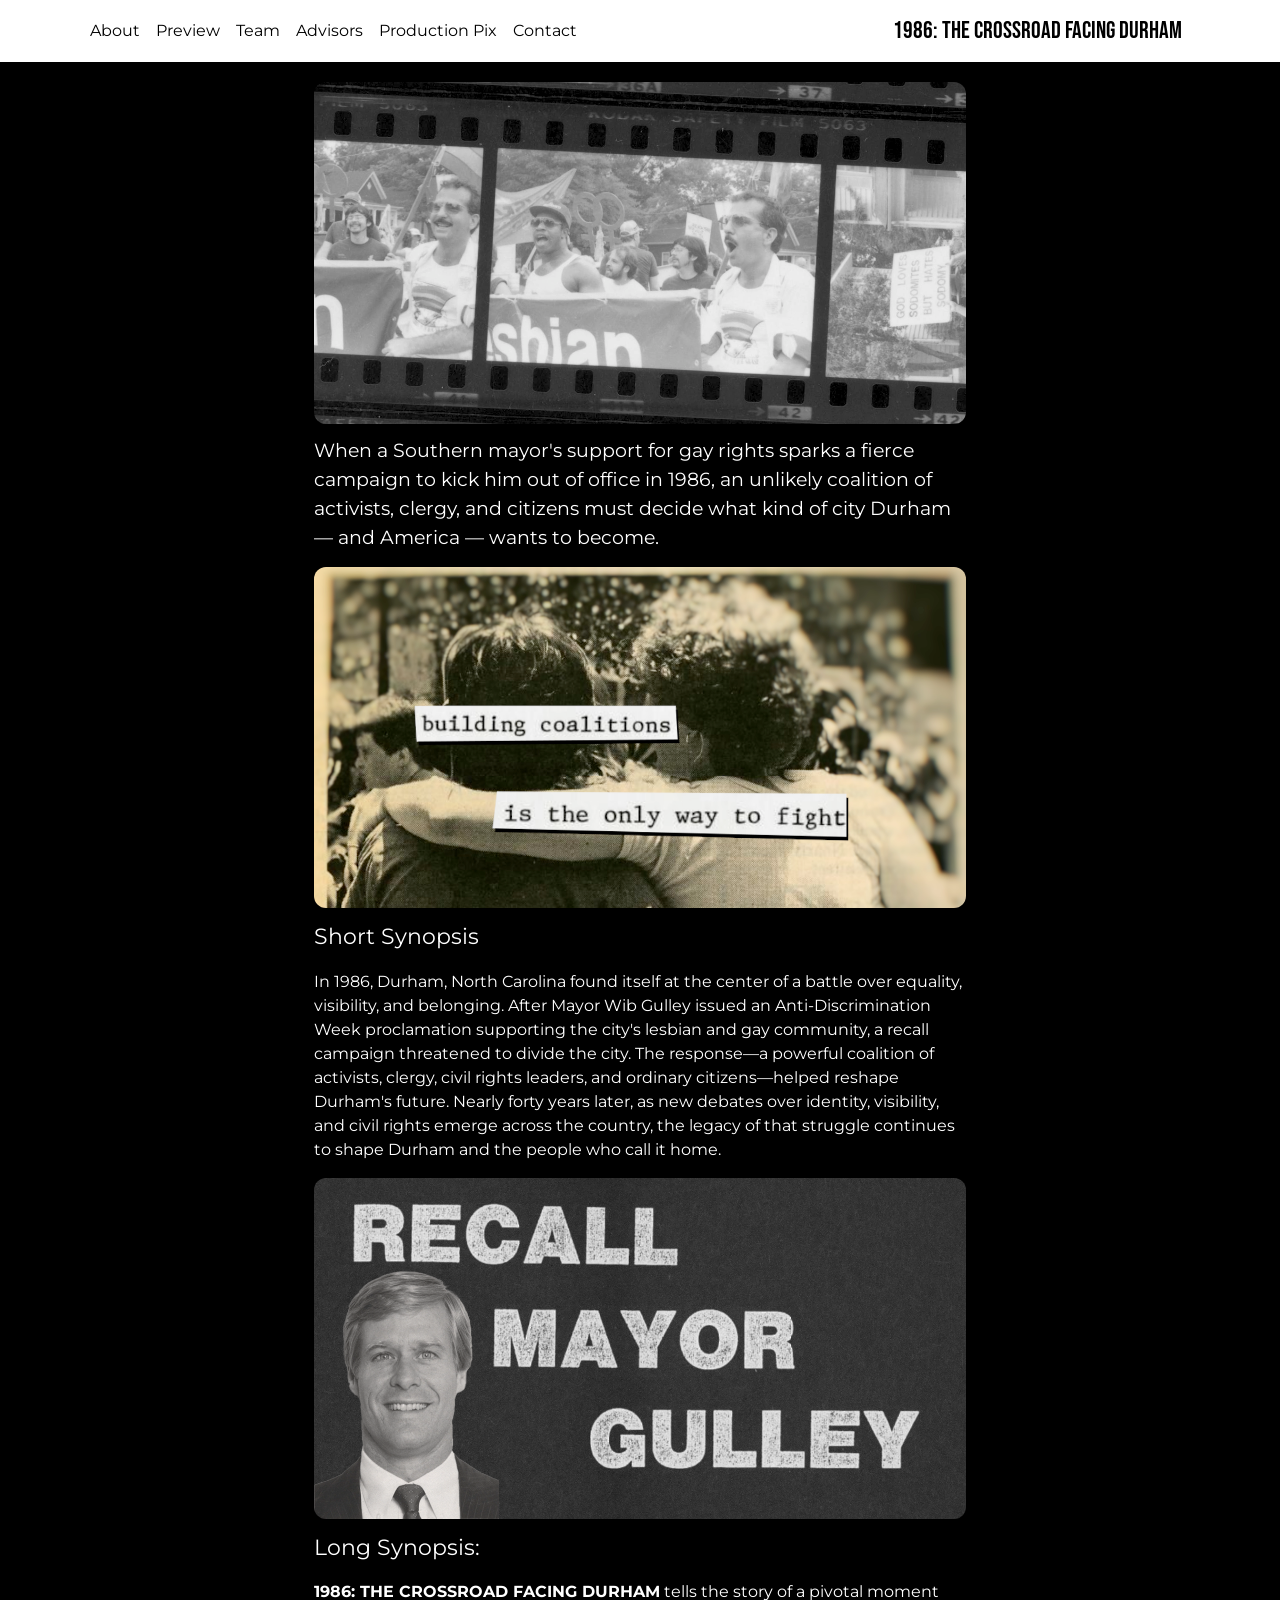
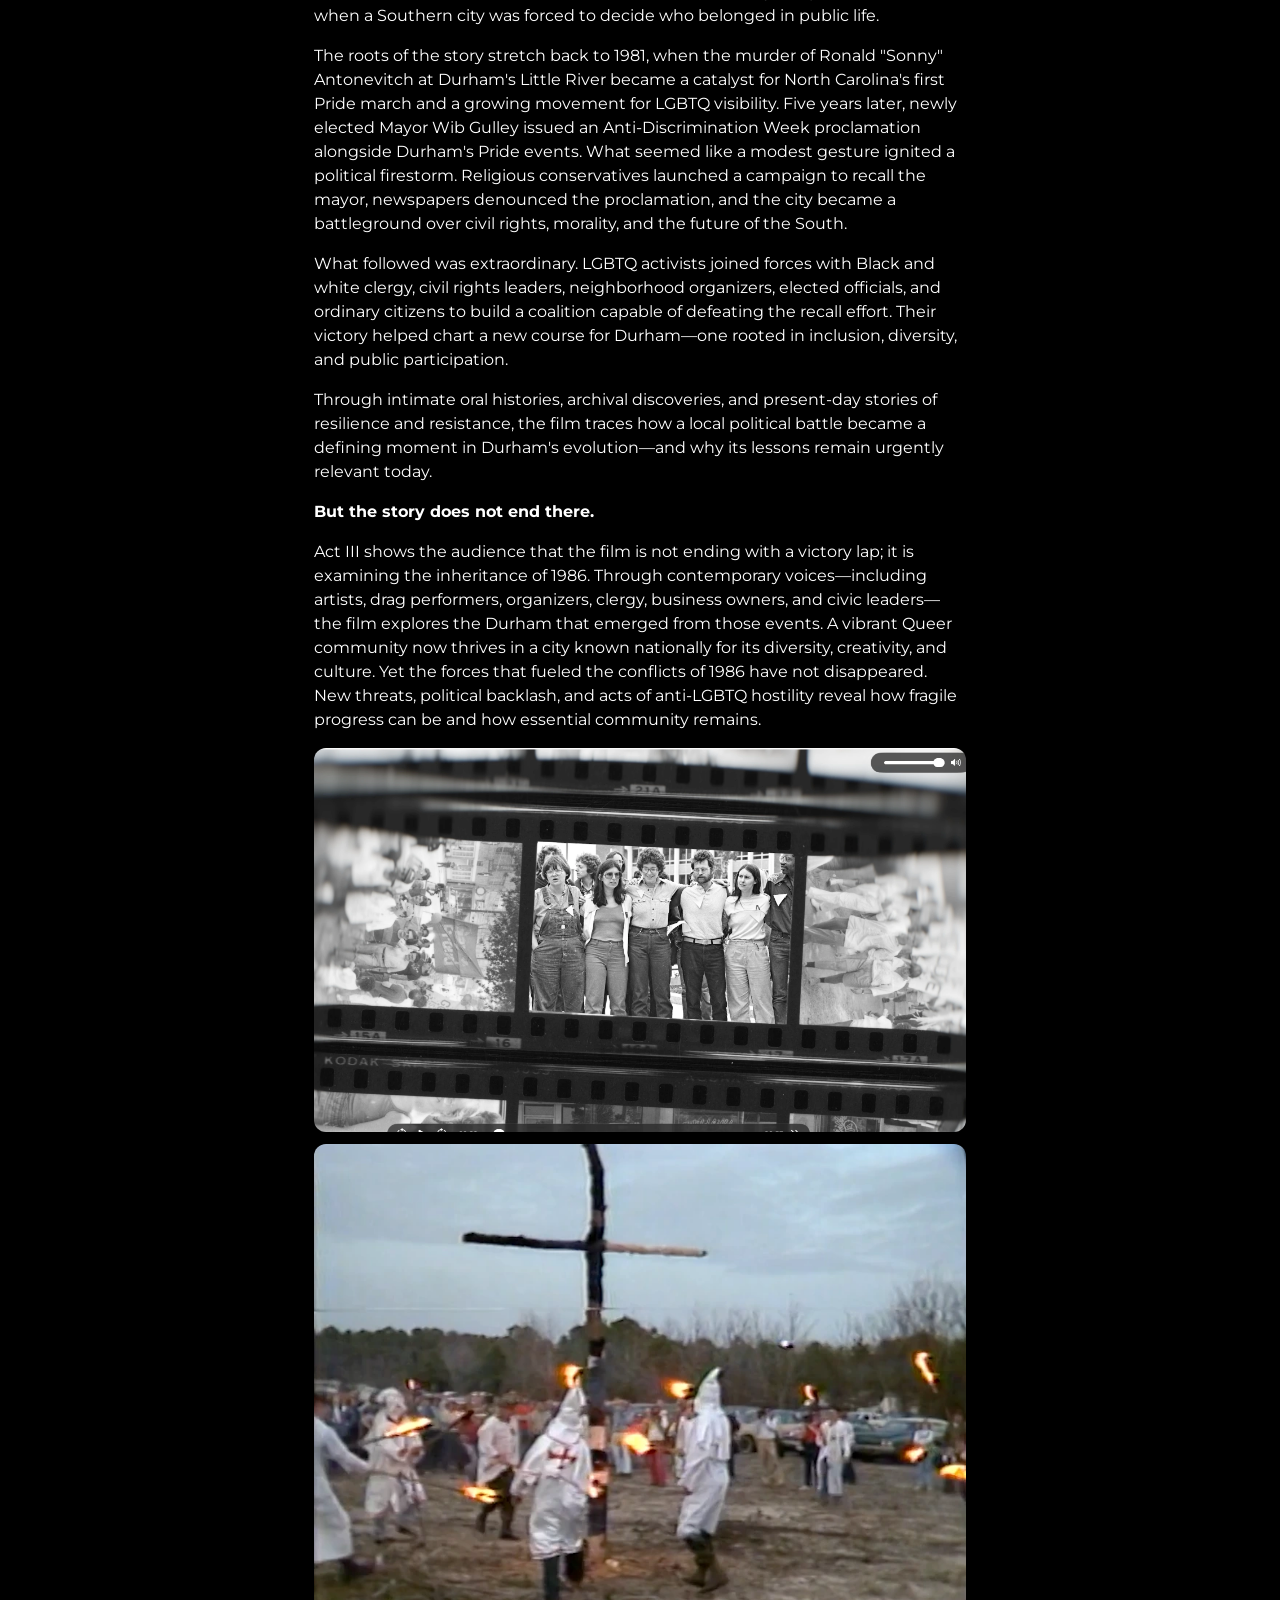
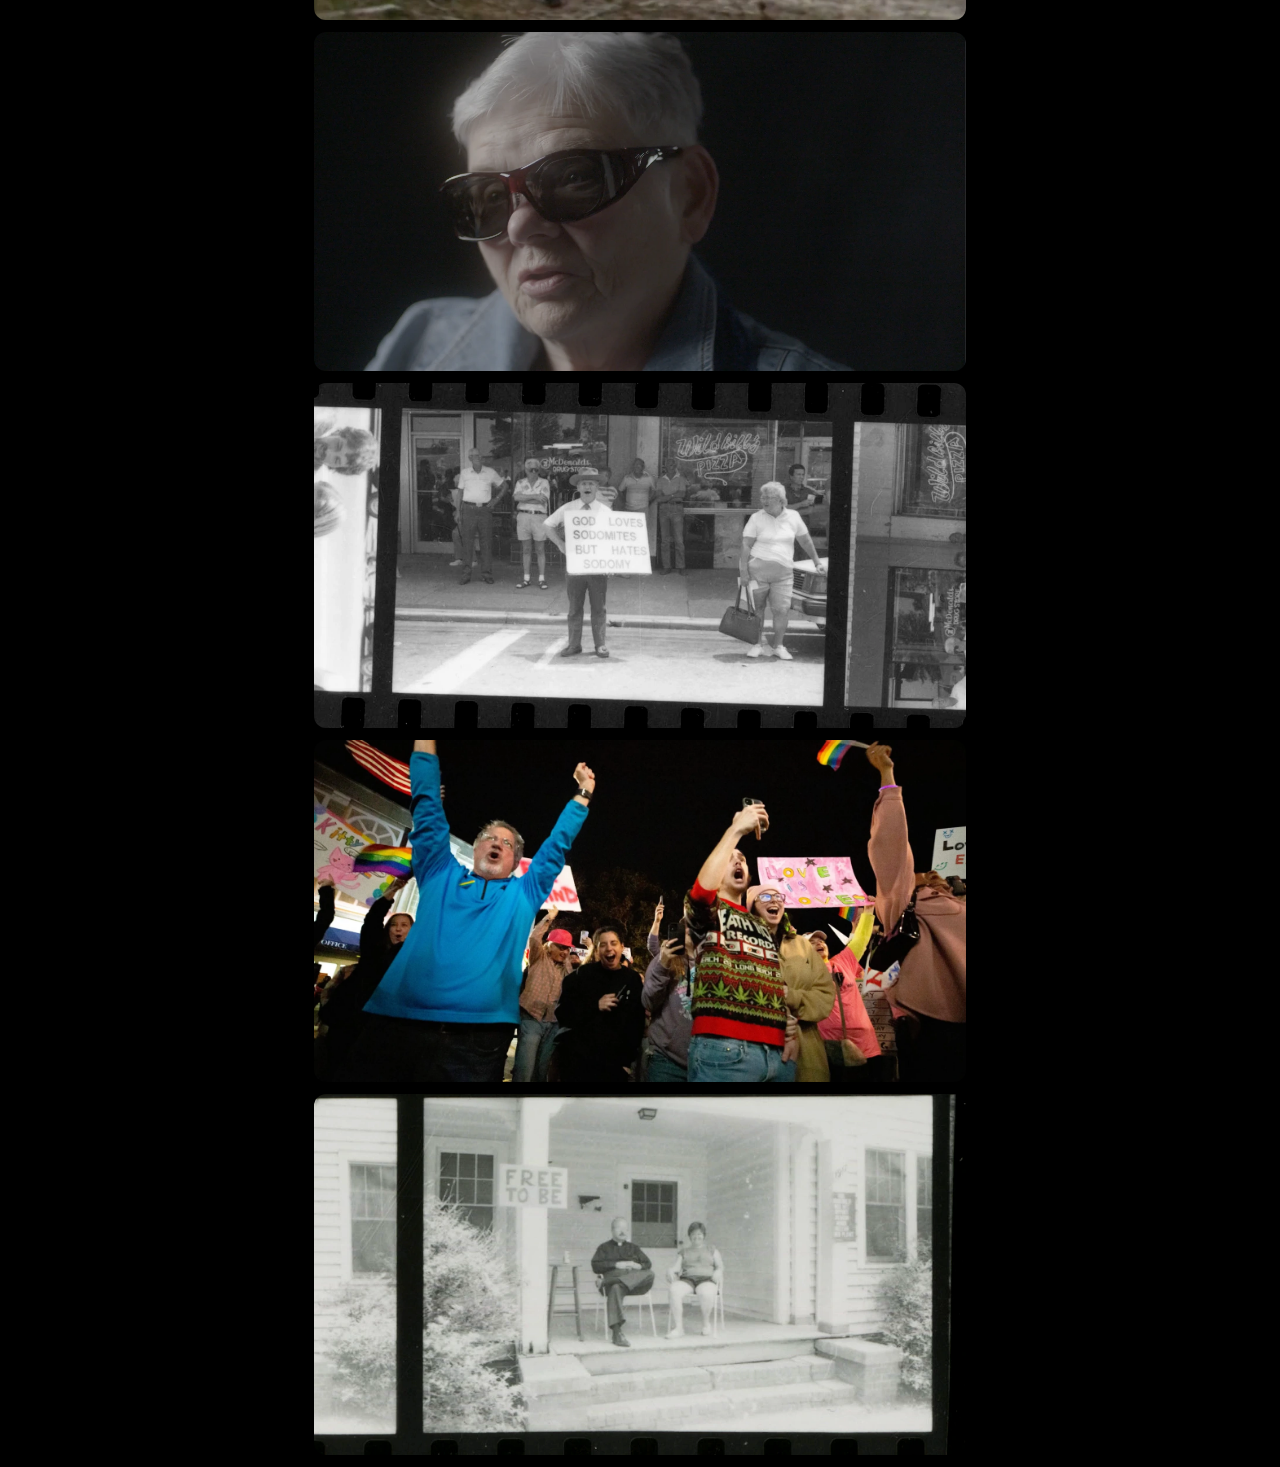
==== commit d351dffb: "splash single image swap, navbar font, pix grid" ====
--- a/about.html
+++ b/about.html
@@ -17,7 +17,7 @@
 <body>
     <nav class="navbar navbar-expand-lg">
         <div class="container"><a class="navbar-brand" href="index.html">
-                <p class="bebas" style="color: black;font-size: 2rem;margin: 0;">1986: THE CROSSROAD FACING DURHAM</p>
+                <p class="bebas">1986: THE CROSSROAD FACING DURHAM</p>
             </a><button class="navbar-toggler" data-bs-toggle="collapse" data-bs-target="#navcol-4"><span class="visually-hidden">Toggle navigation</span><span class="navbar-toggler-icon"></span></button>
             <div class="collapse navbar-collapse flex-grow-0 order-lg-first" id="navcol-4">
                 <ul class="navbar-nav me-auto">
--- a/assets/css/styles.css
+++ b/assets/css/styles.css
@@ -44,9 +44,10 @@
 }
 
 #splash-title {
-  font-size: 2.5rem;
-  max-width: 15ch;
+  font-size: 2.4rem;
+  /*max-width: 15ch;*/
   text-align: center;
+  margin-bottom: 10px;
 }
 
 @media (min-width: 768px) {
@@ -88,7 +89,7 @@
   gap: 4px;
 }
 
-@media (max-width: 576px) {
+@media (max-width: 768px) {
   .splash-bar {
     flex-direction: column;
     align-items: center;
@@ -121,3 +122,18 @@
   margin-bottom: 2rem;
 }
 
+.navbar-brand > * {
+  color: black;
+  font-size: 1.5rem;
+  margin: 0;
+}
+
+.grid {
+  display: grid;
+  grid-template-columns: repeat(auto-fit, minmax(min(80vw, 400px), 1fr));
+  align-items: center;
+  gap: 12px;
+  padding: 0px 24px;
+  margin-top: 24px;
+}
+
